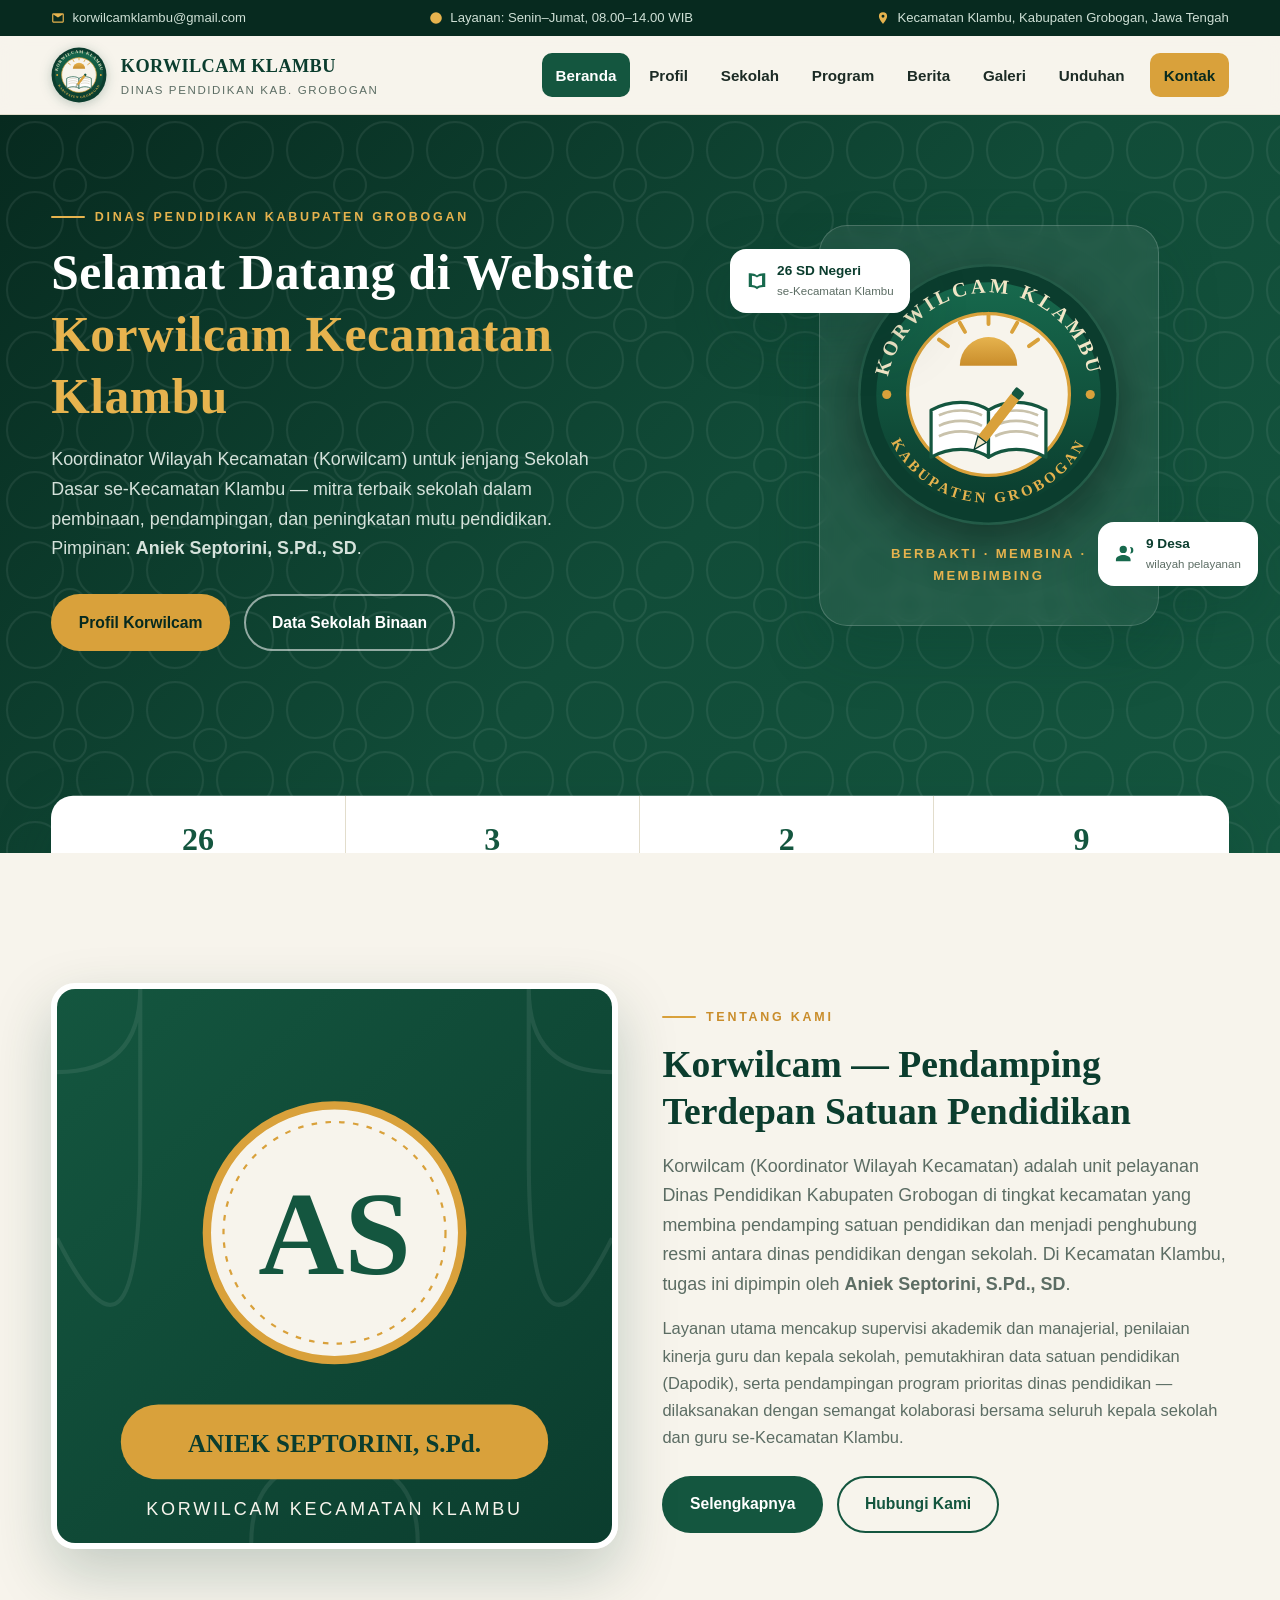
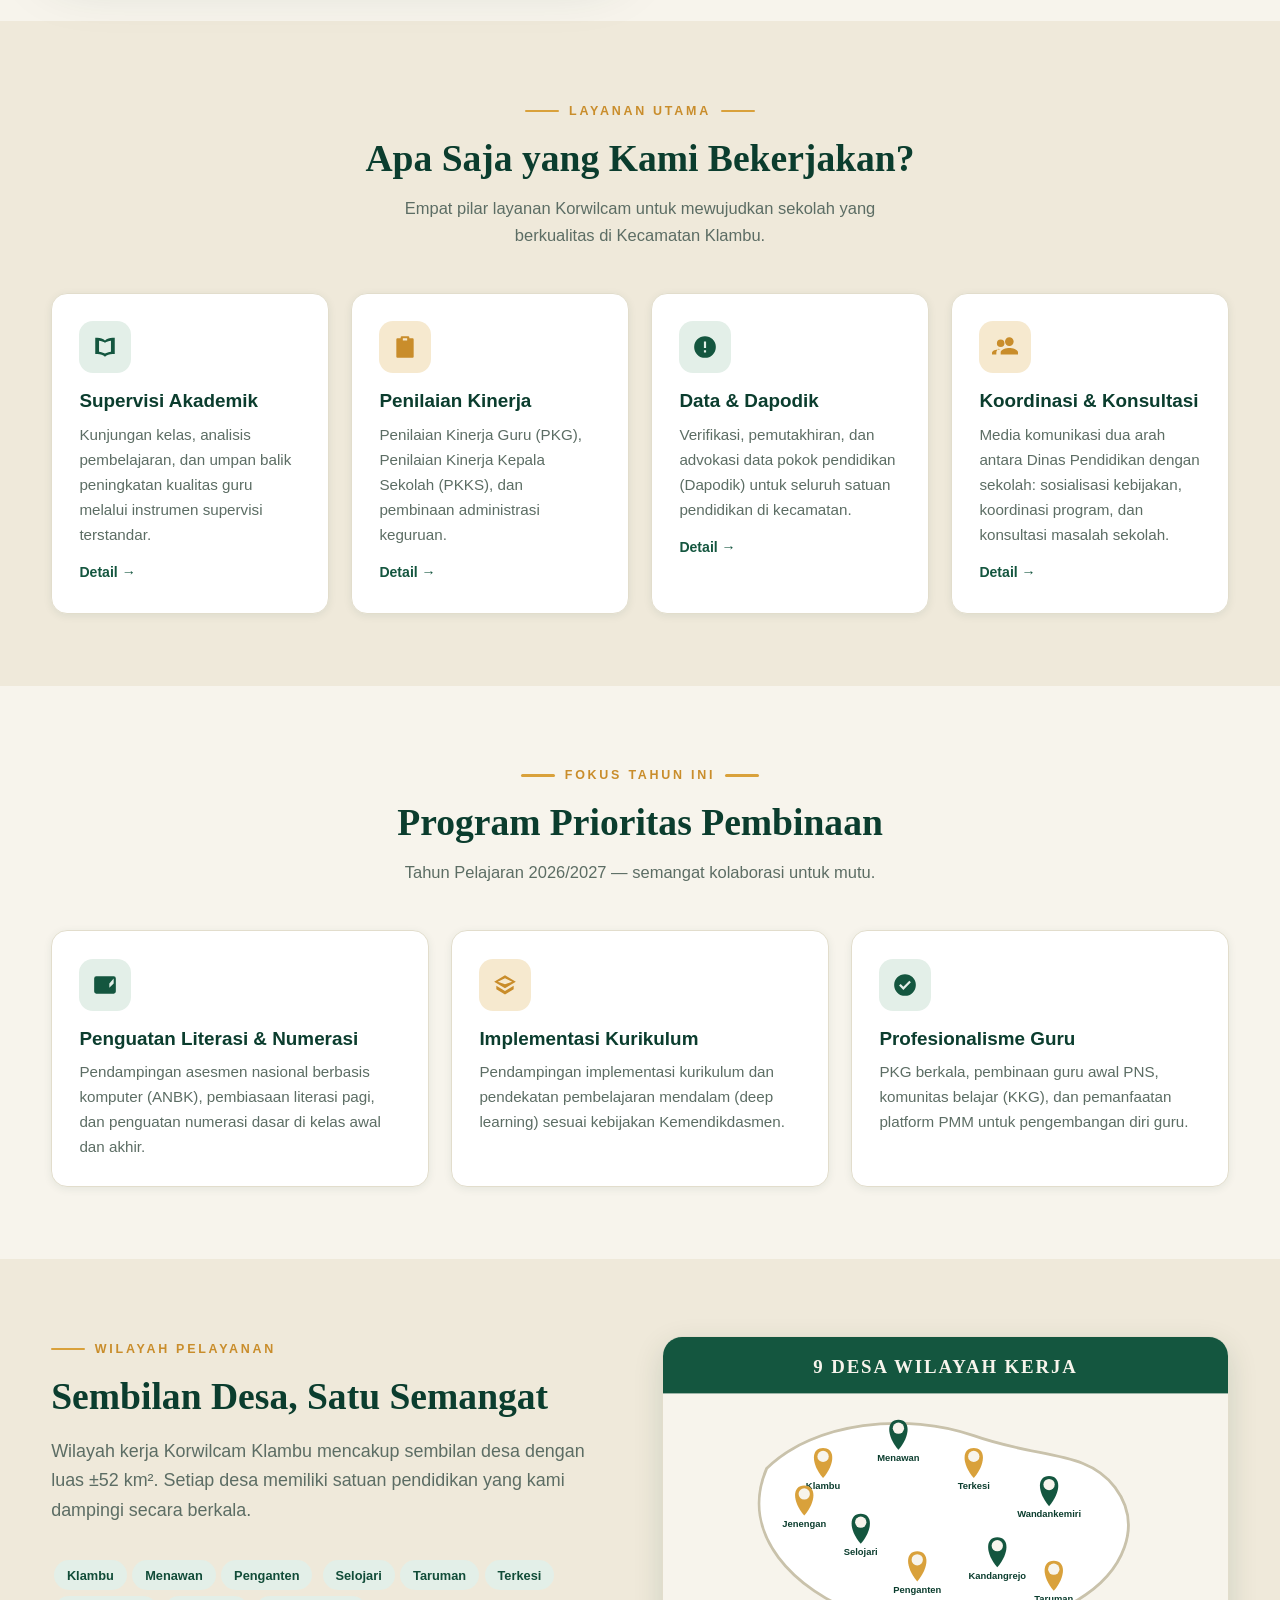
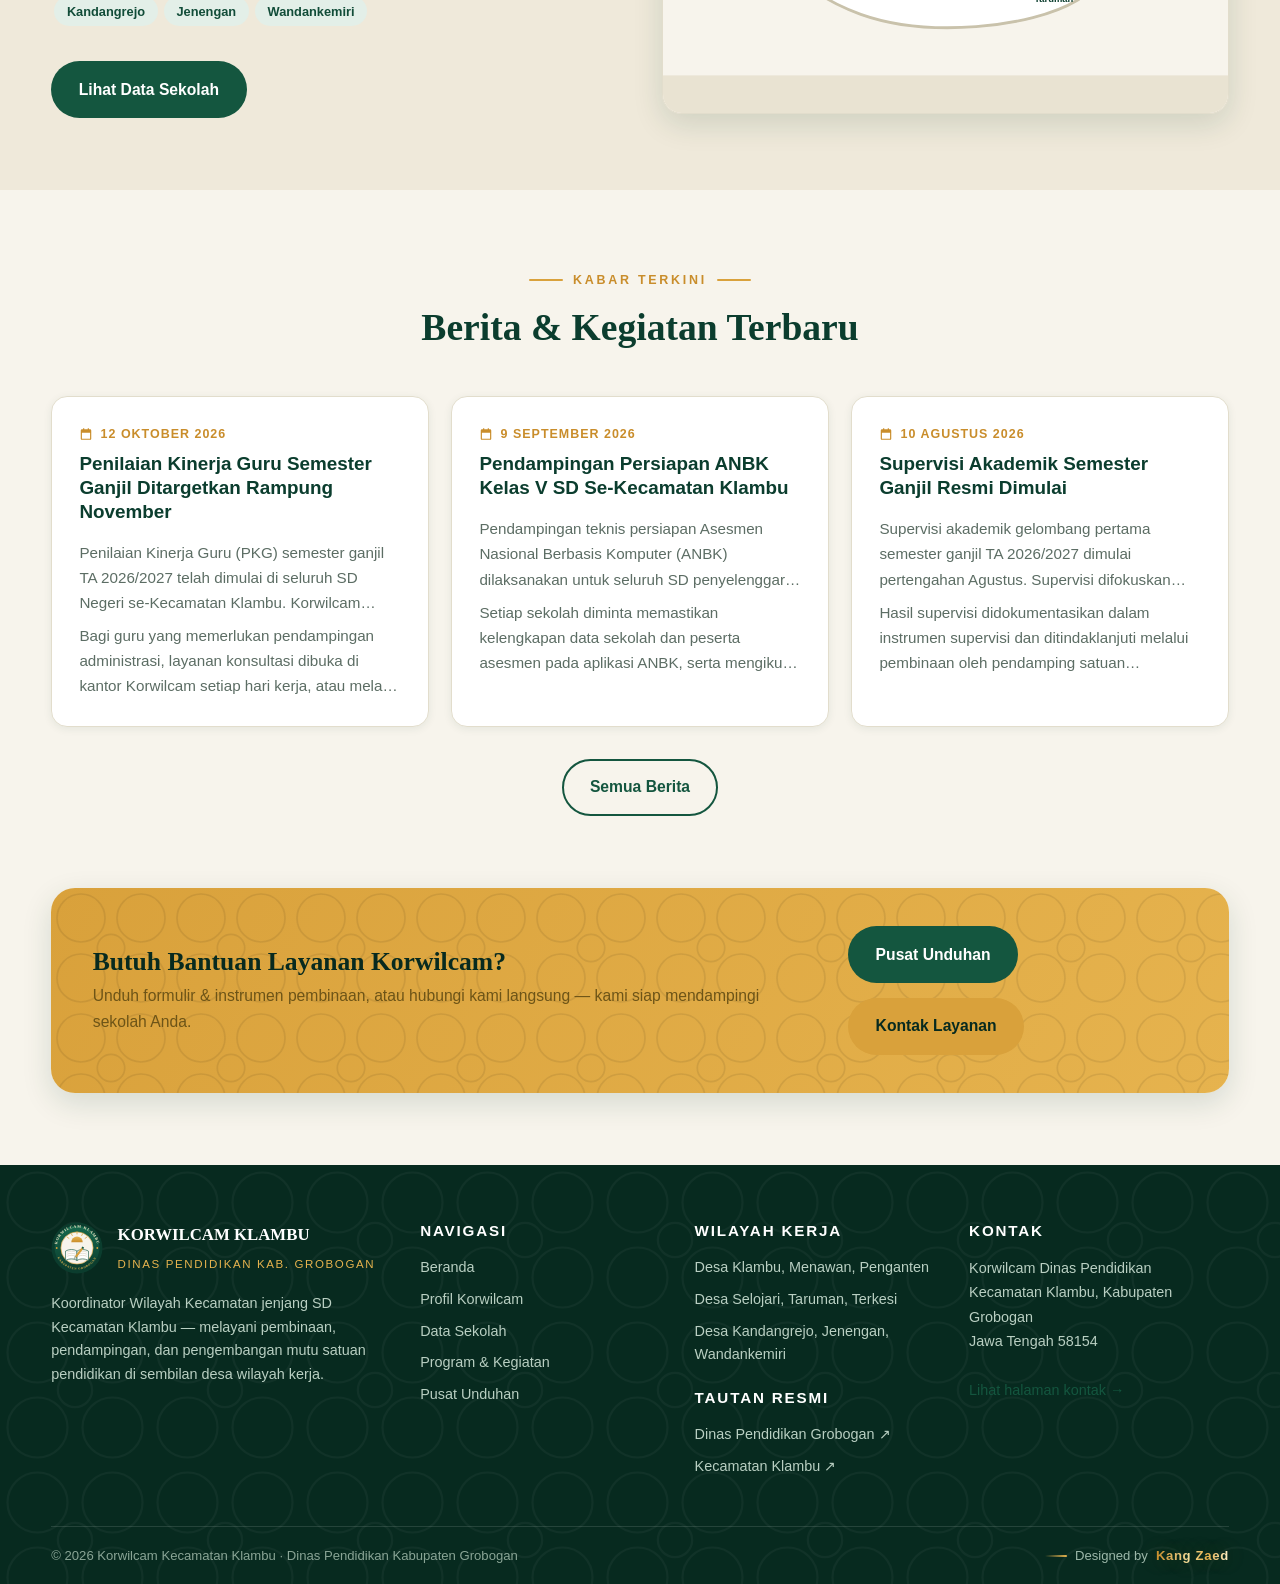
==== index.html @ aae09979 "Website Korwilcam Klambu — rilis awal (8 halaman + panel admin + kit publikasi)" ====
<!DOCTYPE html>
<html lang="id">
<head>
  <meta charset="UTF-8">
  <meta name="viewport" content="width=device-width, initial-scale=1.0">
  <title>Korwilcam Klambu — Koordinator Wilayah Kecamatan Dinas Pendidikan Kab. Grobogan</title>
  <meta name="description" content="Website resmi Korwilcam Kecamatan Klambu, Kabupaten Grobogan. Pimpinan: Aniek Septorini, S.Pd., SD. Berisi profil, data sekolah binaan, program, berita, galeri, unduhan, dan kontak layanan.">
  <link rel="icon" type="image/svg+xml" href="assets/img/favicon.svg">
  <link rel="stylesheet" href="css/style.css">
</head>
<body>

  <!-- Topbar -->
  <div class="topbar">
    <div class="container">
      <span>
        <svg viewBox="0 0 24 24"><path d="M4 4h16a2 2 0 0 1 2 2v12a2 2 0 0 1-2 2H4a2 2 0 0 1-2-2V6a2 2 0 0 1 2-2zm8 7L4 6v12h16V6l-8 5z"/></svg>
        <em data-cfg="kontak.email" style="font-style:normal">korwilcamklambu@gmail.com</em> <small class="cfg-note" data-for="kontak.email" style="opacity:.6">(contoh — sesuaikan)</small>
      </span>
      <span>
        <svg viewBox="0 0 24 24"><path d="M12 2a10 10 0 1 0 0 20 10 10 0 0 0 0-20zm1 5h-2v6l5 3 1-1.7-4-2.3V7z"/></svg>
        <em data-cfg="kontak.jamRingkas" style="font-style:normal">Layanan: Senin–Jumat, 08.00–14.00 WIB</em>
      </span>
      <span>
        <svg viewBox="0 0 24 24"><path d="M12 2a7 7 0 0 0-7 7c0 5.25 7 13 7 13s7-7.75 7-13a7 7 0 0 0-7-7zm0 9.5A2.5 2.5 0 1 1 14.5 9 2.5 2.5 0 0 1 12 11.5z"/></svg>
        <em data-cfg="kontak.lokasi" style="font-style:normal">Kecamatan Klambu, Kabupaten Grobogan, Jawa Tengah</em>
      </span>
    </div>
  </div>

  <!-- Header -->
  <header class="site-header">
    <div class="container header-inner">
      <a class="brand" href="index.html">
        <img src="assets/img/logo.svg" alt="Logo Korwilcam Klambu">
        <span class="brand-text">
          <strong>KORWILCAM KLAMBU</strong>
          <span>Dinas Pendidikan Kab. Grobogan</span>
        </span>
      </a>
      <button class="nav-toggle" aria-label="Buka menu" aria-expanded="false">
        <span></span><span></span><span></span>
      </button>
      <nav class="nav">
        <a href="index.html" class="active">Beranda</a>
        <a href="profil.html">Profil</a>
        <a href="sekolah.html">Sekolah</a>
        <a href="program.html">Program</a>
        <a href="berita.html">Berita</a>
        <a href="galeri.html">Galeri</a>
        <a href="unduhan.html">Unduhan</a>
        <a href="kontak.html" class="nav-cta">Kontak</a>
      </nav>
    </div>
  </header>

  <!-- Hero -->
  <section class="hero">
    <div class="container hero-inner">
      <div class="hero-copy">
        <span class="eyebrow">Dinas Pendidikan Kabupaten Grobogan</span>
        <h1>Selamat Datang di Website <em>Korwilcam Kecamatan Klambu</em></h1>
        <p class="lead">
          Koordinator Wilayah Kecamatan (Korwilcam) untuk jenjang Sekolah Dasar se-Kecamatan Klambu —
          mitra terbaik sekolah dalam pembinaan, pendampingan, dan peningkatan mutu pendidikan.
          Pimpinan: <strong data-cfg="pimpinan.nama">Aniek Septorini, S.Pd., SD</strong>.
        </p>
        <div class="hero-actions">
          <a href="profil.html" class="btn btn-gold">Profil Korwilcam</a>
          <a href="sekolah.html" class="btn btn-ghost">Data Sekolah Binaan</a>
        </div>
      </div>
      <div class="hero-media">
        <figure class="emblem-card">
          <img src="assets/img/logo.svg" alt="Lambang Korwilcam Klambu">
          <figcaption>Berbakti · Membina · Membimbing</figcaption>
        </figure>
        <div class="float-chip chip-1">
          <svg viewBox="0 0 24 24"><path d="M12 6c-1.8-1.6-4.2-2.5-7-2.5H3v15h2c2.8 0 5.2.9 7 2.5 1.8-1.6 4.2-2.5 7-2.5h2v-15h-2c-2.8 0-5.2.9-7 2.5zm0 2.1c1.5-1 3.4-1.7 5.5-1.9v10.1c-2.1.2-4 .8-5.5 1.7-1.5-.9-3.4-1.5-5.5-1.7V6.2c2.1.2 4 .9 5.5 1.9z"/></svg>
          <div>26 SD Negeri<small>se-Kecamatan Klambu</small></div>
        </div>
        <div class="float-chip chip-2">
          <svg viewBox="0 0 24 24"><path d="M9 11a4 4 0 1 0-4-4 4 4 0 0 0 4 4zm0 2c-3.3 0-8 1.7-8 5v2h16v-2c0-3.3-4.7-5-8-5zm7.5-1.5A3.5 3.5 0 0 0 20 8a3.5 3.5 0 0 0-3.6-3.5 6.3 6.3 0 0 1 0 7 3.5 3.5 0 0 0 .1 0z"/></svg>
          <div>9 Desa<small>wilayah pelayanan</small></div>
        </div>
      </div>
    </div>

    <!-- Statistik -->
    <div class="container">
      <div class="hero-stats">
        <div class="stat"><b>26</b><span>SD Negeri Binaan</span></div>
        <div class="stat"><b>3</b><span>MI / MIS (Referensi)</span></div>
        <div class="stat"><b>2</b><span>SMP Negeri</span></div>
        <div class="stat"><b>9</b><span>Desa Terlayani</span></div>
      </div>
    </div>
  </section>

  <!-- Tentang -->
  <section class="section" style="padding-top:130px">
    <div class="container">
      <div class="grid cols-2" style="align-items:center;gap:2.8rem">
        <div class="reveal">
          <div class="profile-photo">
            <img src="assets/img/avatar-pimpinan.svg" alt="Aniek Septorini, S.Pd., SD — Pimpinan Korwilcam Klambu">
          </div>
        </div>
        <div class="reveal d1">
          <span class="eyebrow">Tentang Kami</span>
          <h2>Korwilcam — Pendamping Terdepan Satuan Pendidikan</h2>
          <p class="lead mt-1">
            Korwilcam (Koordinator Wilayah Kecamatan) adalah unit pelayanan Dinas Pendidikan Kabupaten
            Grobogan di tingkat kecamatan yang membina pendamping satuan pendidikan dan menjadi penghubung
            resmi antara dinas pendidikan dengan sekolah. Di Kecamatan Klambu, tugas ini dipimpin oleh
            <strong>Aniek Septorini, S.Pd., SD</strong>.
          </p>
          <p class="mt-1" style="color:var(--muted)">
            Layanan utama mencakup supervisi akademik dan manajerial, penilaian kinerja guru dan kepala sekolah,
            pemutakhiran data satuan pendidikan (Dapodik), serta pendampingan program prioritas dinas pendidikan —
            dilaksanakan dengan semangat kolaborasi bersama seluruh kepala sekolah dan guru se-Kecamatan Klambu.
          </p>
          <div class="hero-actions" style="margin-top:1.5rem">
            <a href="profil.html" class="btn btn-primary">Selengkapnya</a>
            <a href="kontak.html" class="btn btn-outline">Hubungi Kami</a>
          </div>
        </div>
      </div>
    </div>
  </section>

  <!-- Layanan -->
  <section class="section alt">
    <div class="container">
      <div class="section-head reveal">
        <span class="eyebrow">Layanan Utama</span>
        <h2>Apa Saja yang Kami Bekerjakan?</h2>
        <p class="sub">Empat pilar layanan Korwilcam untuk mewujudkan sekolah yang berkualitas di Kecamatan Klambu.</p>
      </div>
      <div class="grid cols-4">
        <div class="card reveal">
          <div class="icon-badge"><svg viewBox="0 0 24 24"><path d="M12 6c-1.8-1.6-4.2-2.5-7-2.5H3v15h2c2.8 0 5.2.9 7 2.5 1.8-1.6 4.2-2.5 7-2.5h2v-15h-2c-2.8 0-5.2.9-7 2.5zm0 2.1c1.5-1 3.4-1.7 5.5-1.9v10.1c-2.1.2-4 .8-5.5 1.7-1.5-.9-3.4-1.5-5.5-1.7V6.2c2.1.2 4 .9 5.5 1.9z"/></svg></div>
          <h3>Supervisi Akademik</h3>
          <p>Kunjungan kelas, analisis pembelajaran, dan umpan balik peningkatan kualitas guru melalui instrumen supervisi terstandar.</p>
          <a class="more" href="program.html">Detail →</a>
        </div>
        <div class="card reveal d1">
          <div class="icon-badge gold"><svg viewBox="0 0 24 24"><path d="M9 2h6a1 1 0 0 1 1 1v1h3a1 1 0 0 1 1 1v16a1 1 0 0 1-1 1H5a1 1 0 0 1-1-1V5a1 1 0 0 1 1-1h3V3a1 1 0 0 1 1-1zm1 2v2h4V4h-4zm-1.2 8.3 1.4 1.4 3.6-3.6 1.4 1.4-5 5-2.8-2.8 1.4-1.4z"/></svg></div>
          <h3>Penilaian Kinerja</h3>
          <p>Penilaian Kinerja Guru (PKG), Penilaian Kinerja Kepala Sekolah (PKKS), dan pembinaan administrasi keguruan.</p>
          <a class="more" href="program.html">Detail →</a>
        </div>
        <div class="card reveal d2">
          <div class="icon-badge"><svg viewBox="0 0 24 24"><path d="M12 2a10 10 0 1 0 0 20 10 10 0 0 0 0-20zm1 15h-2v-2h2v2zm0-4h-2V7h2v6z"/></svg></div>
          <h3>Data &amp; Dapodik</h3>
          <p>Verifikasi, pemutakhiran, dan advokasi data pokok pendidikan (Dapodik) untuk seluruh satuan pendidikan di kecamatan.</p>
          <a class="more" href="program.html">Detail →</a>
        </div>
        <div class="card reveal d3">
          <div class="icon-badge gold"><svg viewBox="0 0 24 24"><path d="M16 11a4 4 0 1 0-4-4 4 4 0 0 0 4 4zm-8 1a3.5 3.5 0 1 0-3.5-3.5A3.5 3.5 0 0 0 8 12zm8 1c-2.7 0-8 1.3-8 4v2h16v-2c0-2.7-5.3-4-8-4zm-8 1.5c-.7-.1-1.3-.1-2-.1-2.3.1-6 1-6 3.1V19h4v-2c0-1.4.8-2.6 2-3.5z"/></svg></div>
          <h3>Koordinasi &amp; Konsultasi</h3>
          <p>Media komunikasi dua arah antara Dinas Pendidikan dengan sekolah: sosialisasi kebijakan, koordinasi program, dan konsultasi masalah sekolah.</p>
          <a class="more" href="kontak.html">Detail →</a>
        </div>
      </div>
    </div>
  </section>

  <!-- Program prioritas -->
  <section class="section">
    <div class="container">
      <div class="section-head reveal">
        <span class="eyebrow">Fokus Tahun Ini</span>
        <h2>Program Prioritas Pembinaan</h2>
        <p class="sub">Tahun Pelajaran 2026/2027 — semangat kolaborasi untuk mutu.</p>
      </div>
      <div class="grid cols-3">
        <div class="card reveal">
          <div class="icon-badge"><svg viewBox="0 0 24 24"><path d="M4 4h16a2 2 0 0 1 2 2v12a2 2 0 0 1-2 2H4a2 2 0 0 1-2-2V6a2 2 0 0 1 2-2zm2 4h5v2H6V8zm0 4h8v2H6v-2zm10 2.6 4-4V6l-4 4.6V14.6z"/></svg></div>
          <h3>Penguatan Literasi &amp; Numerasi</h3>
          <p>Pendampingan asesmen nasional berbasis komputer (ANBK), pembiasaan literasi pagi, dan penguatan numerasi dasar di kelas awal dan akhir.</p>
        </div>
        <div class="card reveal d1">
          <div class="icon-badge gold"><svg viewBox="0 0 24 24"><path d="M12 3 2 9l10 6 10-6-10-6zm0 8.2L5.4 9 12 5.8 18.6 9 12 11.2zM4 12.8l8 4.8 8-4.8V16l-8 4.8L4 16v-3.2z"/></svg></div>
          <h3>Implementasi Kurikulum</h3>
          <p>Pendampingan implementasi kurikulum dan pendekatan pembelajaran mendalam (deep learning) sesuai kebijakan Kemendikdasmen.</p>
        </div>
        <div class="card reveal d2">
          <div class="icon-badge"><svg viewBox="0 0 24 24"><path d="M12 2a10 10 0 1 0 10 10A10 10 0 0 0 12 2zm-1.5 14.5-4-4L8 11l2.5 2.5L16 8l1.4 1.4-6.9 7.1z"/></svg></div>
          <h3>Profesionalisme Guru</h3>
          <p>PKG berkala, pembinaan guru awal PNS, komunitas belajar (KKG), dan pemanfaatan platform PMM untuk pengembangan diri guru.</p>
        </div>
      </div>
    </div>
  </section>

  <!-- Wilayah kerja -->
  <section class="section alt">
    <div class="container">
      <div class="grid cols-2" style="align-items:center;gap:2.8rem">
        <div class="reveal">
          <span class="eyebrow">Wilayah Pelayanan</span>
          <h2>Sembilan Desa, Satu Semangat</h2>
          <p class="lead mt-1">
            Wilayah kerja Korwilcam Klambu mencakup sembilan desa dengan luas ±52 km².
            Setiap desa memiliki satuan pendidikan yang kami dampingi secara berkala.
          </p>
          <div class="mt-2">
            <span class="chip">Klambu</span><span class="chip">Menawan</span><span class="chip">Penganten</span>
            <span class="chip">Selojari</span><span class="chip">Taruman</span><span class="chip">Terkesi</span>
            <span class="chip">Kandangrejo</span><span class="chip">Jenengan</span><span class="chip">Wandankemiri</span>
          </div>
          <a href="sekolah.html" class="btn btn-primary mt-2">Lihat Data Sekolah</a>
        </div>
        <div class="reveal d1">
          <img src="assets/gallery/scene-wilayah.svg" alt="Ilustrasi sembilan desa wilayah kerja Korwilcam Klambu"
               style="border-radius:20px;box-shadow:var(--shadow-md);border:1px solid var(--line)">
        </div>
      </div>
    </div>
  </section>

  <!-- Berita terbaru -->
  <section class="section">
    <div class="container">
      <div class="section-head reveal">
        <span class="eyebrow">Kabar Terkini</span>
        <h2>Berita &amp; Kegiatan Terbaru</h2>
      </div>
      <div class="grid cols-3" id="berita-preview">
        <article class="card news-card reveal">
          <span class="news-date">
            <svg viewBox="0 0 24 24"><path d="M7 2v2H5a2 2 0 0 0-2 2v14a2 2 0 0 0 2 2h14a2 2 0 0 0 2-2V6a2 2 0 0 0-2-2h-2V2h-2v2H9V2H7zM5 10h14v10H5V10z"/></svg>
            21 Juli 2026
          </span>
          <h3>Rapat Koordinasi Awal Tahun Pelajaran 2026/2027</h3>
          <p>Korwilcam Klambu memimpin rapat koordinasi kepala sekolah SD se-kecamatan membahas persiapan tahun pelajaran baru, verifikasi data awal, dan penjadwalan supervisi semester ganjil.</p>
          <a class="more" href="berita.html">Baca Selengkapnya →</a>
        </article>
        <article class="card news-card reveal d1">
          <span class="news-date">
            <svg viewBox="0 0 24 24"><path d="M7 2v2H5a2 2 0 0 0-2 2v14a2 2 0 0 0 2 2h14a2 2 0 0 0 2-2V6a2 2 0 0 0-2-2h-2V2h-2v2H9V2H7zM5 10h14v10H5V10z"/></svg>
            9 September 2026
          </span>
          <h3>Pendampingan Persiapan ANBK Kelas V SD</h3>
          <p>Pendampingan teknis persiapan ANBK untuk seluruh SD penyelenggara: kesiapan sarana, literasi digital, dan simulasi asesmen di masing-masing sekolah.</p>
          <a class="more" href="berita.html">Baca Selengkapnya →</a>
        </article>
        <article class="card news-card reveal d2">
          <span class="news-date">
            <svg viewBox="0 0 24 24"><path d="M7 2v2H5a2 2 0 0 0-2 2v14a2 2 0 0 0 2 2h14a2 2 0 0 0 2-2V6a2 2 0 0 0-2-2h-2V2h-2v2H9V2H7zM5 10h14v10H5V10z"/></svg>
            12 Oktober 2026
          </span>
          <h3>Penilaian Kinerja Guru Semester Ganjil Dimulai</h3>
          <p>PKG semester ganjil TA 2026/2027 ditargetkan rampung pada akhir November. Guru disiapkan dengan dokumen kinerja dan portofolio terbaru.</p>
          <a class="more" href="berita.html">Baca Selengkapnya →</a>
        </article>
      </div>
      <div class="center mt-2 reveal">
        <a href="berita.html" class="btn btn-outline">Semua Berita</a>
      </div>
    </div>
  </section>

  <!-- CTA -->
  <section class="section" style="padding-top:0">
    <div class="container">
      <div class="cta-band reveal">
        <div>
          <h2>Butuh Bantuan Layanan Korwilcam?</h2>
          <p>Unduh formulir &amp; instrumen pembinaan, atau hubungi kami langsung — kami siap mendampingi sekolah Anda.</p>
        </div>
        <div style="display:flex;gap:.9rem;flex-wrap:wrap">
          <a href="unduhan.html" class="btn btn-primary">Pusat Unduhan</a>
          <a href="kontak.html" class="btn btn-gold">Kontak Layanan</a>
        </div>
      </div>
    </div>
  </section>

  <!-- Footer -->
  <footer class="footer">
    <div class="container">
      <div class="footer-grid">
        <div>
          <div class="f-brand">
            <img src="assets/img/logo.svg" alt="Logo Korwilcam Klambu">
            <div>
              <strong>KORWILCAM KLAMBU</strong>
              <span>Dinas Pendidikan Kab. Grobogan</span>
            </div>
          </div>
          <p>
            Koordinator Wilayah Kecamatan jenjang SD Kecamatan Klambu — melayani pembinaan,
            pendampingan, dan pengembangan mutu satuan pendidikan di sembilan desa wilayah kerja.
          </p>
        </div>
        <div>
          <h4>Navigasi</h4>
          <ul>
            <li><a href="index.html">Beranda</a></li>
            <li><a href="profil.html">Profil Korwilcam</a></li>
            <li><a href="sekolah.html">Data Sekolah</a></li>
            <li><a href="program.html">Program &amp; Kegiatan</a></li>
            <li><a href="unduhan.html">Pusat Unduhan</a></li>
          </ul>
        </div>
        <div>
          <h4>Wilayah Kerja</h4>
          <ul>
            <li><a href="sekolah.html">Desa Klambu, Menawan, Penganten</a></li>
            <li><a href="sekolah.html">Desa Selojari, Taruman, Terkesi</a></li>
            <li><a href="sekolah.html">Desa Kandangrejo, Jenengan, Wandankemiri</a></li>
          </ul>
          <h4 style="margin-top:1.3rem">Tautan Resmi</h4>
          <ul>
            <li><a href="https://disdik.grobogan.go.id" target="_blank" rel="noopener">Dinas Pendidikan Grobogan ↗</a></li>
            <li><a href="https://klambu.kec.grobogan.go.id" target="_blank" rel="noopener">Kecamatan Klambu ↗</a></li>
          </ul>
        </div>
        <div>
          <h4>Kontak</h4>
          <address data-cfg-html="alamatFooterHtml">Korwilcam Dinas Pendidikan<br>Kecamatan Klambu, Kabupaten Grobogan<br>Jawa Tengah 58154<br><br><a href="kontak.html">Lihat halaman kontak →</a></address>
        </div>
      </div>
      <div class="foot-bottom">
        <span>© <span data-year>2026</span> Korwilcam Kecamatan Klambu · Dinas Pendidikan Kabupaten Grobogan</span>
        <span class="credit">Designed by <b>Kang Zaed</b></span>
      </div>
    </div>
  </footer>

  <button class="to-top" aria-label="Kembali ke atas">
    <svg viewBox="0 0 24 24"><path d="M12 4l8 8h-6v8h-4v-8H4l8-8z"/></svg>
  </button>

  <script src="js/site-config.js"></script>
  <script src="js/main.js"></script>
</body>
</html>
---- css/style.css ----
/* ============================================================
   KORWILCAM KLAMBU — Dinas Pendidikan Kabupaten Grobogan
   Stylesheet utama (tanpa dependensi eksternal)
   ============================================================ */

:root{
  --green-950:#072a1f;
  --green-900:#0b3d2e;
  --green-800:#114c38;
  --green-700:#14563f;
  --green-600:#17694d;
  --green-500:#1e7d59;
  --green-100:#e3efe8;
  --gold-600:#c98d2b;
  --gold-500:#d9a13b;
  --gold-400:#e6b34e;
  --gold-100:#f6e9cf;
  --cream:#f7f4ec;
  --cream-2:#efe9da;
  --ink:#1c2b25;
  --muted:#5c6d64;
  --line:#e2ddcc;
  --card:#ffffff;
  --radius:16px;
  --shadow-sm:0 2px 8px rgba(11,61,46,.08);
  --shadow-md:0 10px 30px rgba(11,61,46,.14);
  --shadow-lg:0 24px 60px rgba(11,61,46,.22);
  --font-sans:"Segoe UI","Helvetica Neue",Arial,"Noto Sans",sans-serif;
  --font-serif:Georgia,"Times New Roman",serif;
  --kawung:url("data:image/svg+xml,%3Csvg xmlns='http://www.w3.org/2000/svg' width='140' height='140' viewBox='0 0 140 140'%3E%3Cg fill='none' stroke='%23ffffff' stroke-opacity='.08' stroke-width='2'%3E%3Ccircle cx='35' cy='35' r='28'/%3E%3Ccircle cx='105' cy='105' r='28'/%3E%3Ccircle cx='105' cy='35' r='28'/%3E%3Ccircle cx='35' cy='105' r='28'/%3E%3Ccircle cx='70' cy='70' r='16'/%3E%3C/g%3E%3C/svg%3E");
}

*{margin:0;padding:0;box-sizing:border-box}
html{scroll-behavior:smooth}
body{
  font-family:var(--font-sans);
  color:var(--ink);
  background:var(--cream);
  line-height:1.65;
  font-size:16.5px;
  -webkit-font-smoothing:antialiased;
}
img{max-width:100%;display:block}
a{color:var(--green-700);text-decoration:none}
a:hover{color:var(--green-600)}
ul{list-style:none}

.container{width:min(1180px,92%);margin-inline:auto}
.section{padding:72px 0}
.section.alt{background:var(--cream-2)}

/* ---------- Typografi ---------- */
h1,h2,h3,h4{line-height:1.25;color:var(--green-900);font-weight:800}
h1{font-family:var(--font-serif);font-size:clamp(2rem,4.2vw,3.1rem);letter-spacing:.5px}
h2{font-family:var(--font-serif);font-size:clamp(1.7rem,3vw,2.35rem)}
h3{font-size:1.18rem}
p.lead{font-size:1.12rem;color:var(--muted);max-width:64ch}
.eyebrow{
  display:inline-flex;align-items:center;gap:.6rem;
  font-size:.78rem;font-weight:800;letter-spacing:.22em;text-transform:uppercase;
  color:var(--gold-600);margin-bottom:.9rem;
}
.eyebrow::before{content:"";width:34px;height:2.5px;background:var(--gold-500);border-radius:2px}
.section-head{text-align:center;margin-bottom:44px}
.section-head .eyebrow{justify-content:center}
.section-head .eyebrow::after{content:"";width:34px;height:2.5px;background:var(--gold-500);border-radius:2px}
.section-head .sub{color:var(--muted);max-width:60ch;margin:12px auto 0}

/* ---------- Tombol ---------- */
.btn{
  display:inline-flex;align-items:center;justify-content:center;gap:.55rem;
  padding:.85rem 1.6rem;border-radius:999px;font-weight:700;font-size:.98rem;
  border:2px solid transparent;cursor:pointer;transition:.22s ease;
  font-family:var(--font-sans);
}
.btn-primary{background:var(--green-700);color:#fff}
.btn-primary:hover{background:var(--green-600);color:#fff;transform:translateY(-2px);box-shadow:var(--shadow-md)}
.btn-gold{background:var(--gold-500);color:var(--green-950)}
.btn-gold:hover{background:var(--gold-400);color:var(--green-950);transform:translateY(-2px);box-shadow:var(--shadow-md)}
.btn-ghost{border-color:rgba(255,255,255,.55);color:#fff}
.btn-ghost:hover{background:rgba(255,255,255,.12);color:#fff;border-color:#fff}
.btn-outline{border-color:var(--green-700);color:var(--green-700);background:transparent}
.btn-outline:hover{background:var(--green-700);color:#fff}
.btn-sm{padding:.5rem 1.1rem;font-size:.86rem}

/* ---------- Topbar & Header ---------- */
.topbar{background:var(--green-950);color:#cfe0d6;font-size:.82rem;padding:.45rem 0}
.topbar .container{display:flex;justify-content:space-between;gap:1rem;flex-wrap:wrap}
.topbar span{display:inline-flex;align-items:center;gap:.45rem}
.topbar svg{width:14px;height:14px;fill:var(--gold-400);flex:none}
.topbar a{color:#fff;font-weight:600}

.site-header{
  position:sticky;top:0;z-index:60;background:rgba(247,244,236,.92);
  backdrop-filter:blur(10px);border-bottom:1px solid var(--line);transition:.25s;
}
.site-header.scrolled{box-shadow:var(--shadow-sm);background:rgba(247,244,236,.98)}
.header-inner{display:flex;align-items:center;justify-content:space-between;gap:1.2rem;padding:.7rem 0}
.brand{display:flex;align-items:center;gap:.85rem;min-width:0}
.brand img{width:56px;height:56px;flex:none;filter:drop-shadow(0 2px 6px rgba(11,61,46,.25))}
.brand-text{min-width:0}
.brand-text strong{display:block;font-family:var(--font-serif);font-size:1.14rem;color:var(--green-900);letter-spacing:.4px;white-space:nowrap}
.brand-text span{display:block;font-size:.72rem;color:var(--muted);letter-spacing:.14em;text-transform:uppercase;white-space:nowrap;overflow:hidden;text-overflow:ellipsis}

.nav{display:flex;align-items:center;gap:.35rem}
.nav a{padding:.6rem .85rem;border-radius:10px;font-weight:600;font-size:.95rem;color:var(--ink)}
.nav a:hover{background:var(--green-100);color:var(--green-800)}
.nav a.active{background:var(--green-700);color:#fff}
.nav a.nav-cta{background:var(--gold-500);color:var(--green-950);margin-left:.4rem}
.nav a.nav-cta:hover{background:var(--gold-400)}

.nav-toggle{display:none;background:none;border:0;cursor:pointer;padding:.5rem}
.nav-toggle span{display:block;width:26px;height:3px;background:var(--green-900);border-radius:2px;margin:5px 0;transition:.25s}
.nav-toggle.open span:nth-child(1){transform:translateY(8px) rotate(45deg)}
.nav-toggle.open span:nth-child(2){opacity:0}
.nav-toggle.open span:nth-child(3){transform:translateY(-8px) rotate(-45deg)}

/* ---------- Hero beranda ---------- */
.hero{
  position:relative;color:#fff;overflow:hidden;
  background:linear-gradient(135deg,var(--green-950) 0%,var(--green-800) 55%,var(--green-700) 100%);
}
.hero::before{
  content:"";position:absolute;inset:0;background:var(--kawung);
  background-size:140px;opacity:.9;pointer-events:none;
}
.hero-inner{
  position:relative;display:grid;grid-template-columns:1.15fr .85fr;
  gap:3rem;align-items:center;padding:84px 0 96px;
}
.hero .eyebrow{color:var(--gold-400)}
.hero .eyebrow::before{background:var(--gold-400)}
.hero h1{color:#fff;margin-bottom:1.1rem}
.hero h1 em{font-style:normal;color:var(--gold-400)}
.hero p.lead{color:#d5e2db;max-width:56ch}
.hero-actions{display:flex;gap:.9rem;flex-wrap:wrap;margin-top:1.9rem}

.hero-media{position:relative;display:flex;justify-content:center}
.emblem-card{
  background:rgba(255,255,255,.07);border:1px solid rgba(255,255,255,.18);
  border-radius:28px;padding:2.4rem;backdrop-filter:blur(6px);
  box-shadow:var(--shadow-lg);max-width:340px;width:100%;
}
.emblem-card img{width:100%;border-radius:50%;box-shadow:0 18px 50px rgba(0,0,0,.4)}
.emblem-card figcaption{text-align:center;margin-top:1.1rem;font-size:.82rem;letter-spacing:.18em;text-transform:uppercase;color:var(--gold-400);font-weight:700}

.float-chip{
  position:absolute;background:#fff;color:var(--green-900);border-radius:16px;
  padding:.7rem 1.05rem;font-size:.85rem;font-weight:700;box-shadow:var(--shadow-lg);
  display:flex;align-items:center;gap:.55rem;animation:floaty 5.5s ease-in-out infinite;
}
.float-chip svg{width:22px;height:22px;fill:var(--green-600);flex:none}
.float-chip small{display:block;font-weight:500;color:var(--muted);font-size:.72rem}
.chip-1{top:6%;left:-4%}
.chip-2{bottom:10%;right:-6%;animation-delay:1.4s}
.chip-3{top:46%;left:-10%;animation-delay:.7s}
@keyframes floaty{0%,100%{transform:translateY(0)}50%{transform:translateY(-12px)}}

.hero-stats{
  position:relative;display:grid;grid-template-columns:repeat(4,1fr);
  background:#fff;border-radius:22px;box-shadow:var(--shadow-lg);
  transform:translateY(50%);margin-top:-8px;overflow:hidden;
}
.hero-stats .stat{padding:1.6rem 1rem;text-align:center;border-right:1px solid var(--line)}
.hero-stats .stat:last-child{border-right:0}
.stat b{display:block;font-family:var(--font-serif);font-size:2rem;color:var(--green-700);line-height:1.1}
.stat span{font-size:.8rem;color:var(--muted);font-weight:600;letter-spacing:.04em}

/* ---------- Kartu & grid ---------- */
.grid{display:grid;gap:1.4rem}
.cols-2{grid-template-columns:repeat(2,1fr)}
.cols-3{grid-template-columns:repeat(3,1fr)}
.cols-4{grid-template-columns:repeat(4,1fr)}

.card{
  background:var(--card);border-radius:var(--radius);padding:1.7rem;
  box-shadow:var(--shadow-sm);border:1px solid var(--line);
  transition:.25s ease;position:relative;overflow:hidden;
}
.card::before{content:"";position:absolute;top:0;left:0;right:0;height:3px;background:linear-gradient(90deg,var(--gold-500),transparent);transform:scaleX(0);transform-origin:left;transition:.3s}
.card:hover{transform:translateY(-5px);box-shadow:var(--shadow-md)}
.card:hover::before{transform:scaleX(1)}
.card h3{margin-bottom:.55rem}
.card p{color:var(--muted);font-size:.95rem}
.card .more{display:inline-flex;align-items:center;gap:.4rem;margin-top:.9rem;font-weight:700;font-size:.88rem;color:var(--green-700)}
.card .more:hover{color:var(--gold-600)}

.icon-badge{
  width:52px;height:52px;border-radius:14px;display:grid;place-items:center;
  background:var(--green-100);margin-bottom:1rem;
}
.icon-badge svg{width:26px;height:26px;fill:var(--green-700)}
.icon-badge.gold{background:var(--gold-100)}
.icon-badge.gold svg{fill:var(--gold-600)}

.chip{
  display:inline-block;background:var(--green-100);color:var(--green-800);
  border-radius:999px;padding:.28rem .8rem;font-size:.8rem;font-weight:700;margin:.18rem;
}
.chip.gold{background:var(--gold-100);color:var(--gold-600)}

/* ---------- Banner halaman dalam ---------- */
.banner{
  position:relative;color:#fff;overflow:hidden;
  background:linear-gradient(120deg,var(--green-950),var(--green-800) 60%,var(--green-700));
}
.banner::before{content:"";position:absolute;inset:0;background:var(--kawung);background-size:140px}
.banner-inner{position:relative;padding:58px 0 54px}
.banner h1{color:#fff;font-size:clamp(1.9rem,3.6vw,2.7rem);margin-top:.4rem}
.banner p{color:#d5e2db;margin-top:.6rem;max-width:60ch}
.breadcrumb{display:flex;flex-wrap:wrap;gap:.45rem;font-size:.82rem;color:#b9cfc2;letter-spacing:.06em}
.breadcrumb a{color:var(--gold-400);font-weight:600}
.breadcrumb a:hover{color:#fff}

/* ---------- Profil ---------- */
.profile-grid{display:grid;grid-template-columns:340px 1fr;gap:2.6rem;align-items:start}
.profile-photo{
  border-radius:24px;overflow:hidden;box-shadow:var(--shadow-lg);
  border:6px solid #fff;position:sticky;top:100px;
}
.profile-info h2{margin-bottom:.4rem}
.profile-role{color:var(--gold-600);font-weight:800;letter-spacing:.14em;text-transform:uppercase;font-size:.8rem;margin-bottom:1.2rem}
.profile-meta{margin-top:1.4rem;background:#fff;border:1px solid var(--line);border-radius:var(--radius);padding:1.2rem 1.4rem;box-shadow:var(--shadow-sm)}
.profile-meta dl{display:grid;grid-template-columns:auto 1fr;gap:.45rem 1.4rem;font-size:.94rem}
.profile-meta dt{font-weight:700;color:var(--green-800)}
.profile-meta dd{color:var(--muted)}

.vision-box{
  background:linear-gradient(120deg,var(--green-900),var(--green-700));
  color:#fff;border-radius:20px;padding:2rem 2.2rem;position:relative;overflow:hidden;
}
.vision-box::before{content:"";position:absolute;inset:0;background:var(--kawung);background-size:120px}
.vision-box h3{color:var(--gold-400);font-family:var(--font-serif);font-size:1.3rem;margin-bottom:.5rem;position:relative}
.vision-box p{position:relative;color:#e6efe9;font-size:1.05rem;font-style:italic}

.mission-list li{display:flex;gap:.9rem;padding:.65rem 0;border-bottom:1px dashed var(--line);color:var(--ink)}
.mission-list li:last-child{border-bottom:0}
.mission-list .num{
  flex:none;width:30px;height:30px;border-radius:50%;background:var(--gold-500);
  color:var(--green-950);font-weight:800;display:grid;place-items:center;font-size:.85rem;
}

.org-flow{display:flex;flex-direction:column;align-items:center;gap:0;margin-top:1.5rem}
.org-node{
  background:#fff;border:2px solid var(--green-700);border-radius:14px;
  padding:.9rem 1.6rem;text-align:center;box-shadow:var(--shadow-sm);max-width:520px;width:100%;
}
.org-node strong{color:var(--green-900);display:block}
.org-node span{font-size:.82rem;color:var(--muted)}
.org-node.top{background:var(--green-700);border-color:var(--green-800)}
.org-node.top strong{color:#fff}
.org-node.top span{color:#cfe0d6}
.org-line{width:2.5px;height:34px;background:var(--gold-500)}
.org-row{display:grid;grid-template-columns:repeat(3,1fr);gap:1rem;width:100%;max-width:880px}

/* ---------- Tabel ---------- */
.table-wrap{overflow-x:auto;background:#fff;border:1px solid var(--line);border-radius:var(--radius);box-shadow:var(--shadow-sm)}
table.data-table{width:100%;border-collapse:collapse;font-size:.93rem;min-width:640px}
table.data-table th{
  background:var(--green-700);color:#fff;text-align:left;padding:.85rem 1rem;
  font-size:.8rem;letter-spacing:.08em;text-transform:uppercase;white-space:nowrap;
}
table.data-table td{padding:.8rem 1rem;border-top:1px solid var(--line);vertical-align:top}
table.data-table tbody tr:hover{background:var(--green-100)}
table.data-table .npsn{font-variant-numeric:tabular-nums;font-weight:700;color:var(--gold-600);white-space:nowrap}
.badge-binaan{display:inline-block;background:var(--gold-500);color:var(--green-950);border-radius:999px;font-size:.7rem;font-weight:800;padding:.14rem .6rem;letter-spacing:.06em;vertical-align:middle}
.badge-info{display:inline-block;background:var(--green-100);color:var(--green-800);border-radius:999px;font-size:.7rem;font-weight:800;padding:.14rem .6rem;letter-spacing:.06em;vertical-align:middle}

/* ---------- Filter sekolah ---------- */
.filters{
  display:grid;grid-template-columns:1.6fr 1fr 1fr auto;gap:.8rem;align-items:end;
  background:#fff;border:1px solid var(--line);border-radius:var(--radius);
  padding:1.1rem;box-shadow:var(--shadow-sm);margin-bottom:1.4rem;
}
.field label{display:block;font-size:.78rem;font-weight:700;letter-spacing:.06em;text-transform:uppercase;color:var(--muted);margin-bottom:.35rem}
.input,.select{
  width:100%;padding:.7rem .9rem;border:1.5px solid var(--line);border-radius:11px;
  font-family:var(--font-sans);font-size:.95rem;background:#fff;color:var(--ink);
  transition:.2s;
}
.input:focus,.select:focus{outline:none;border-color:var(--green-600);box-shadow:0 0 0 3px rgba(30,125,89,.15)}
.filter-count{font-size:.85rem;color:var(--muted);padding:.6rem 0;text-align:right}

/* ---------- Timeline / kalender ---------- */
.timeline{position:relative;margin-top:1rem}
.timeline::before{content:"";position:absolute;left:22px;top:8px;bottom:8px;width:2.5px;background:var(--gold-500);border-radius:2px}
.t-item{position:relative;padding:0 0 1.8rem 66px}
.t-item:last-child{padding-bottom:0}
.t-item::before{
  content:"";position:absolute;left:13px;top:6px;width:21px;height:21px;border-radius:50%;
  background:#fff;border:4px solid var(--green-700);box-shadow:0 0 0 3px var(--cream);
}
.t-date{font-size:.78rem;font-weight:800;letter-spacing:.1em;text-transform:uppercase;color:var(--gold-600)}
.t-item h3{font-size:1.05rem;margin:.25rem 0 .3rem}
.t-item p{color:var(--muted);font-size:.94rem;max-width:70ch}

/* ---------- Berita ---------- */
.news-card{display:flex;flex-direction:column;gap:.5rem}
.news-date{
  display:inline-flex;align-items:center;gap:.45rem;font-size:.78rem;font-weight:700;
  letter-spacing:.08em;text-transform:uppercase;color:var(--gold-600);
}
.news-date svg{width:14px;height:14px;fill:var(--gold-600)}
.news-card p{display:-webkit-box;-webkit-line-clamp:3;-webkit-box-orient:vertical;overflow:hidden}
.notice{
  display:flex;gap:.9rem;align-items:flex-start;background:#fff;border:1px solid var(--line);
  border-left:4px solid var(--gold-500);border-radius:12px;padding:1rem 1.2rem;margin-bottom:.9rem;
  box-shadow:var(--shadow-sm);
}
.notice svg{width:20px;height:20px;fill:var(--gold-600);flex:none;margin-top:.15rem}
.notice h4{font-size:.98rem;margin-bottom:.15rem}
.notice p{font-size:.86rem;color:var(--muted)}

/* ---------- Galeri ---------- */
.gallery-grid{display:grid;grid-template-columns:repeat(3,1fr);gap:1.3rem}
.g-item{
  border-radius:var(--radius);overflow:hidden;cursor:zoom-in;background:#fff;
  border:1px solid var(--line);box-shadow:var(--shadow-sm);transition:.25s;
}
.g-item:hover{transform:translateY(-5px);box-shadow:var(--shadow-md)}
.g-item img{aspect-ratio:3/2;object-fit:cover;width:100%}
.g-item figcaption{padding:.85rem 1.1rem;font-size:.9rem;font-weight:600;color:var(--green-900)}
.g-item figcaption small{display:block;font-weight:500;color:var(--muted)}

.lightbox{
  position:fixed;inset:0;z-index:100;background:rgba(7,42,31,.92);
  display:none;align-items:center;justify-content:center;padding:3rem;
}
.lightbox.show{display:flex}
.lightbox img{max-width:min(1000px,92vw);max-height:82vh;border-radius:18px;box-shadow:var(--shadow-lg)}
.lightbox figcaption{position:absolute;bottom:2rem;left:0;right:0;text-align:center;color:#fff;font-weight:600}
.lightbox-close{
  position:absolute;top:1.2rem;right:1.6rem;background:none;border:0;color:#fff;
  font-size:2.4rem;cursor:pointer;line-height:1;
}

/* ---------- Kontak ---------- */
.contact-grid{display:grid;grid-template-columns:1fr 1.1fr;gap:2rem;align-items:start}
.info-card{display:flex;gap:1rem;align-items:flex-start;background:#fff;border:1px solid var(--line);border-radius:var(--radius);padding:1.3rem 1.4rem;box-shadow:var(--shadow-sm)}
.info-card + .info-card{margin-top:1rem}
.info-card .icon-badge{margin-bottom:0;flex:none}
.info-card h4{margin-bottom:.2rem;font-size:1rem}
.info-card p{color:var(--muted);font-size:.92rem}
.map-embed{border-radius:var(--radius);overflow:hidden;border:1px solid var(--line);box-shadow:var(--shadow-sm);margin-top:1.2rem}
.map-embed iframe{width:100%;height:300px;border:0;display:block}
.hours-table td{padding:.45rem .8rem}
.hours-table td:first-child{font-weight:700;color:var(--green-800);white-space:nowrap}
.form-note{font-size:.83rem;color:var(--muted);margin-top:.8rem}
.form-row{display:grid;grid-template-columns:1fr 1fr;gap:.9rem}
textarea.input{resize:vertical;min-height:130px}

/* ---------- Unduhan ---------- */
.dl-card{display:flex;gap:1.2rem;align-items:center}
.dl-icon{
  flex:none;width:64px;height:64px;border-radius:16px;display:grid;place-items:center;
  background:var(--green-100);
}
.dl-icon svg{width:32px;height:32px;fill:var(--green-700)}
.dl-card h3{font-size:1.02rem}
.dl-card p{font-size:.86rem;margin:.15rem 0 .7rem}
.dl-meta{font-size:.74rem;letter-spacing:.05em;color:var(--muted);text-transform:uppercase;font-weight:700}

/* ---------- CTA band ---------- */
.cta-band{
  background:linear-gradient(120deg,var(--gold-500),var(--gold-400));
  border-radius:24px;padding:2.4rem 2.6rem;display:flex;align-items:center;
  justify-content:space-between;gap:2rem;box-shadow:var(--shadow-md);position:relative;overflow:hidden;
}
.cta-band::before{content:"";position:absolute;inset:0;background:var(--kawung);background-size:120px;filter:invert(1)}
.cta-band h2{color:var(--green-950);position:relative;font-size:1.6rem}
.cta-band p{color:#6d5417;position:relative;font-size:.98rem;margin-top:.3rem}
.cta-band .btn{position:relative;flex:none}

/* ---------- Footer ---------- */
.footer{background:var(--green-950);color:#b9cfc2;margin-top:0;position:relative;overflow:hidden}
.footer::before{content:"";position:absolute;inset:0;background:var(--kawung);background-size:150px;opacity:.5}
.footer-grid{
  position:relative;display:grid;grid-template-columns:1.4fr 1fr 1fr 1.1fr;
  gap:2.4rem;padding:56px 0 40px;
}
.footer h4{color:#fff;font-size:.95rem;letter-spacing:.12em;text-transform:uppercase;margin-bottom:1rem}
.footer .f-brand{display:flex;gap:.9rem;align-items:center;margin-bottom:1rem}
.footer .f-brand img{width:52px;height:52px}
.footer .f-brand strong{display:block;font-family:var(--font-serif);color:#fff;font-size:1.05rem}
.footer .f-brand span{font-size:.72rem;letter-spacing:.14em;text-transform:uppercase;color:var(--gold-400)}
.footer p,.footer li{font-size:.9rem}
.footer li{margin-bottom:.5rem}
.footer li a{color:#b9cfc2}
.footer li a:hover{color:var(--gold-400)}
.footer address{font-style:normal;font-size:.9rem;line-height:1.7}
.foot-bottom{
  position:relative;border-top:1px solid rgba(255,255,255,.12);
  padding:1.1rem 0;display:flex;justify-content:space-between;gap:1rem;flex-wrap:wrap;
  font-size:.82rem;
}
.foot-bottom span{color:#8aa596}
.foot-bottom .credit{
  display:inline-flex;align-items:center;gap:.5rem;color:#9db8aa;
}
.foot-bottom .credit::before{
  content:"";width:22px;height:1.5px;border-radius:2px;
  background:linear-gradient(90deg,transparent,var(--gold-400));
}
.foot-bottom .credit b{
  font-weight:800;letter-spacing:.05em;
  background:linear-gradient(92deg,#c98d2b 0%,#f3dc9a 45%,#e6b34e 70%,#fff3d0 100%);
  -webkit-background-clip:text;background-clip:text;
  -webkit-text-fill-color:transparent;color:transparent;
  text-shadow:0 0 22px rgba(230,179,78,.25);
}

/* ---------- Utilitas ---------- */
.to-top{
  position:fixed;right:1.4rem;bottom:1.4rem;z-index:80;width:46px;height:46px;
  border-radius:50%;background:var(--green-700);border:0;cursor:pointer;
  display:grid;place-items:center;box-shadow:var(--shadow-md);opacity:0;pointer-events:none;transition:.3s;
}
.to-top.show{opacity:1;pointer-events:auto}
.to-top svg{width:20px;height:20px;fill:#fff}
.to-top:hover{background:var(--gold-500)}

.reveal{opacity:0;transform:translateY(26px);transition:opacity .7s ease,transform .7s ease}
.reveal.visible{opacity:1;transform:none}
.d1{transition-delay:.08s}.d2{transition-delay:.16s}.d3{transition-delay:.24s}.d4{transition-delay:.32s}

.center{text-align:center}
.mt-1{margin-top:1rem}.mt-2{margin-top:2rem}.mt-3{margin-top:3rem}
.note{font-size:.85rem;color:var(--muted)}
.divider{border:0;border-top:1.5px dashed var(--line);margin:2.2rem 0}

/* ---------- Responsif ---------- */
@media (max-width:1024px){
  .hero-inner{grid-template-columns:1fr;text-align:center;padding:64px 0 88px}
  .hero-copy{display:flex;flex-direction:column;align-items:center}
  .hero-media{margin-top:1rem}
  .chip-1{left:2%}.chip-2{right:2%}.chip-3{display:none}
  .cols-4{grid-template-columns:repeat(2,1fr)}
  .profile-grid{grid-template-columns:1fr}
  .profile-photo{position:static;max-width:380px;margin-inline:auto}
  .contact-grid{grid-template-columns:1fr}
  .gallery-grid{grid-template-columns:repeat(2,1fr)}
  .footer-grid{grid-template-columns:1fr 1fr}
  .filters{grid-template-columns:1fr 1fr}
}
@media (max-width:768px){
  .nav{
    position:absolute;top:100%;left:0;right:0;flex-direction:column;align-items:stretch;
    background:var(--cream);border-bottom:1px solid var(--line);box-shadow:var(--shadow-md);
    padding:.8rem 4%;display:none;gap:.2rem;
  }
  .nav.open{display:flex}
  .nav a{padding:.75rem 1rem}
  .nav a.nav-cta{margin:.3rem 0 0}
  .nav-toggle{display:block}
  .section{padding:52px 0}
  .hero-stats{grid-template-columns:repeat(2,1fr);transform:translateY(40%)}
  .hero-stats .stat:nth-child(2){border-right:0}
  .hero-stats .stat:nth-child(-n+2){border-bottom:1px solid var(--line)}
  .cols-3{grid-template-columns:1fr}
  .cols-2{grid-template-columns:1fr}
  .org-row{grid-template-columns:1fr}
  .gallery-grid{grid-template-columns:1fr}
  .cta-band{flex-direction:column;text-align:center;padding:2rem 1.6rem}
  .footer-grid{grid-template-columns:1fr;gap:1.8rem}
  .form-row{grid-template-columns:1fr}
  .filters{grid-template-columns:1fr}
  .float-chip{font-size:.78rem;padding:.55rem .8rem}
}
@media (max-width:480px){
  body{font-size:15.5px}
  .brand-text strong{font-size:1rem}
  .brand-text span{display:none}
  .hero-actions .btn{width:100%}
}
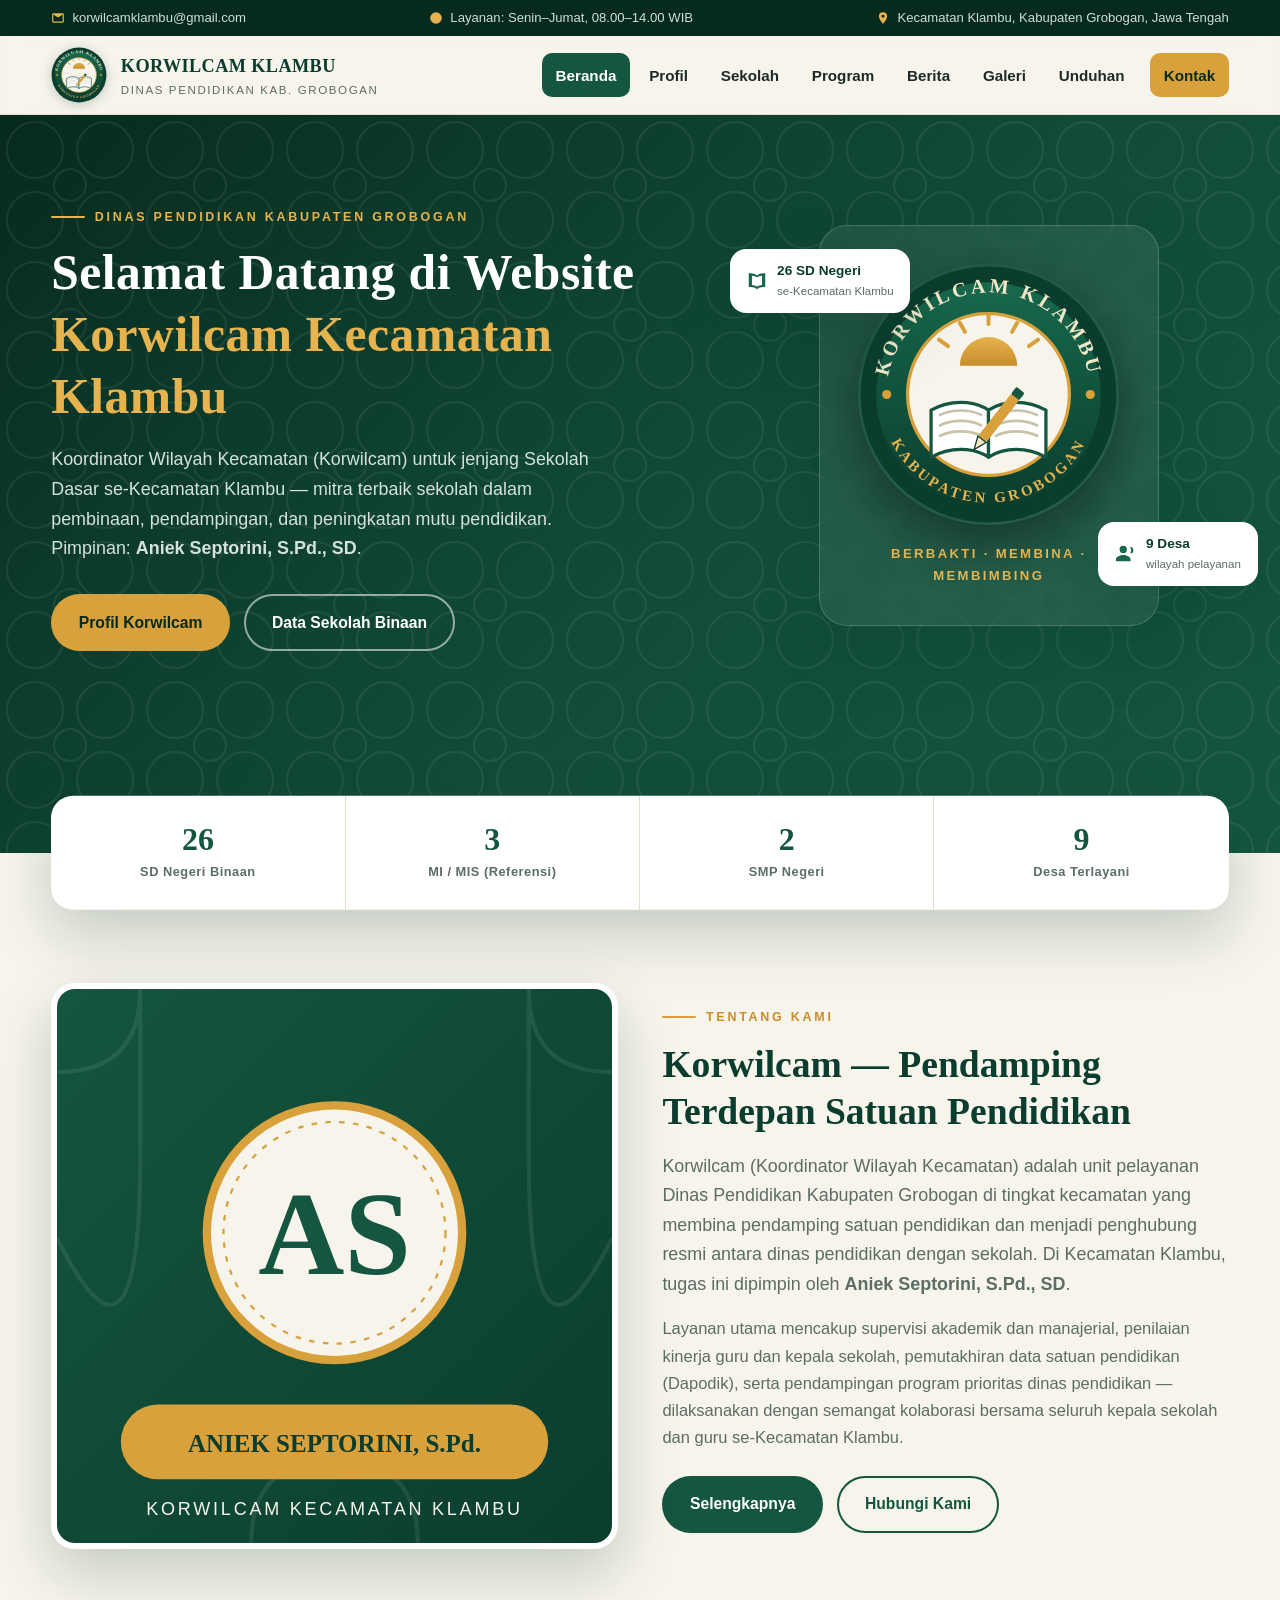
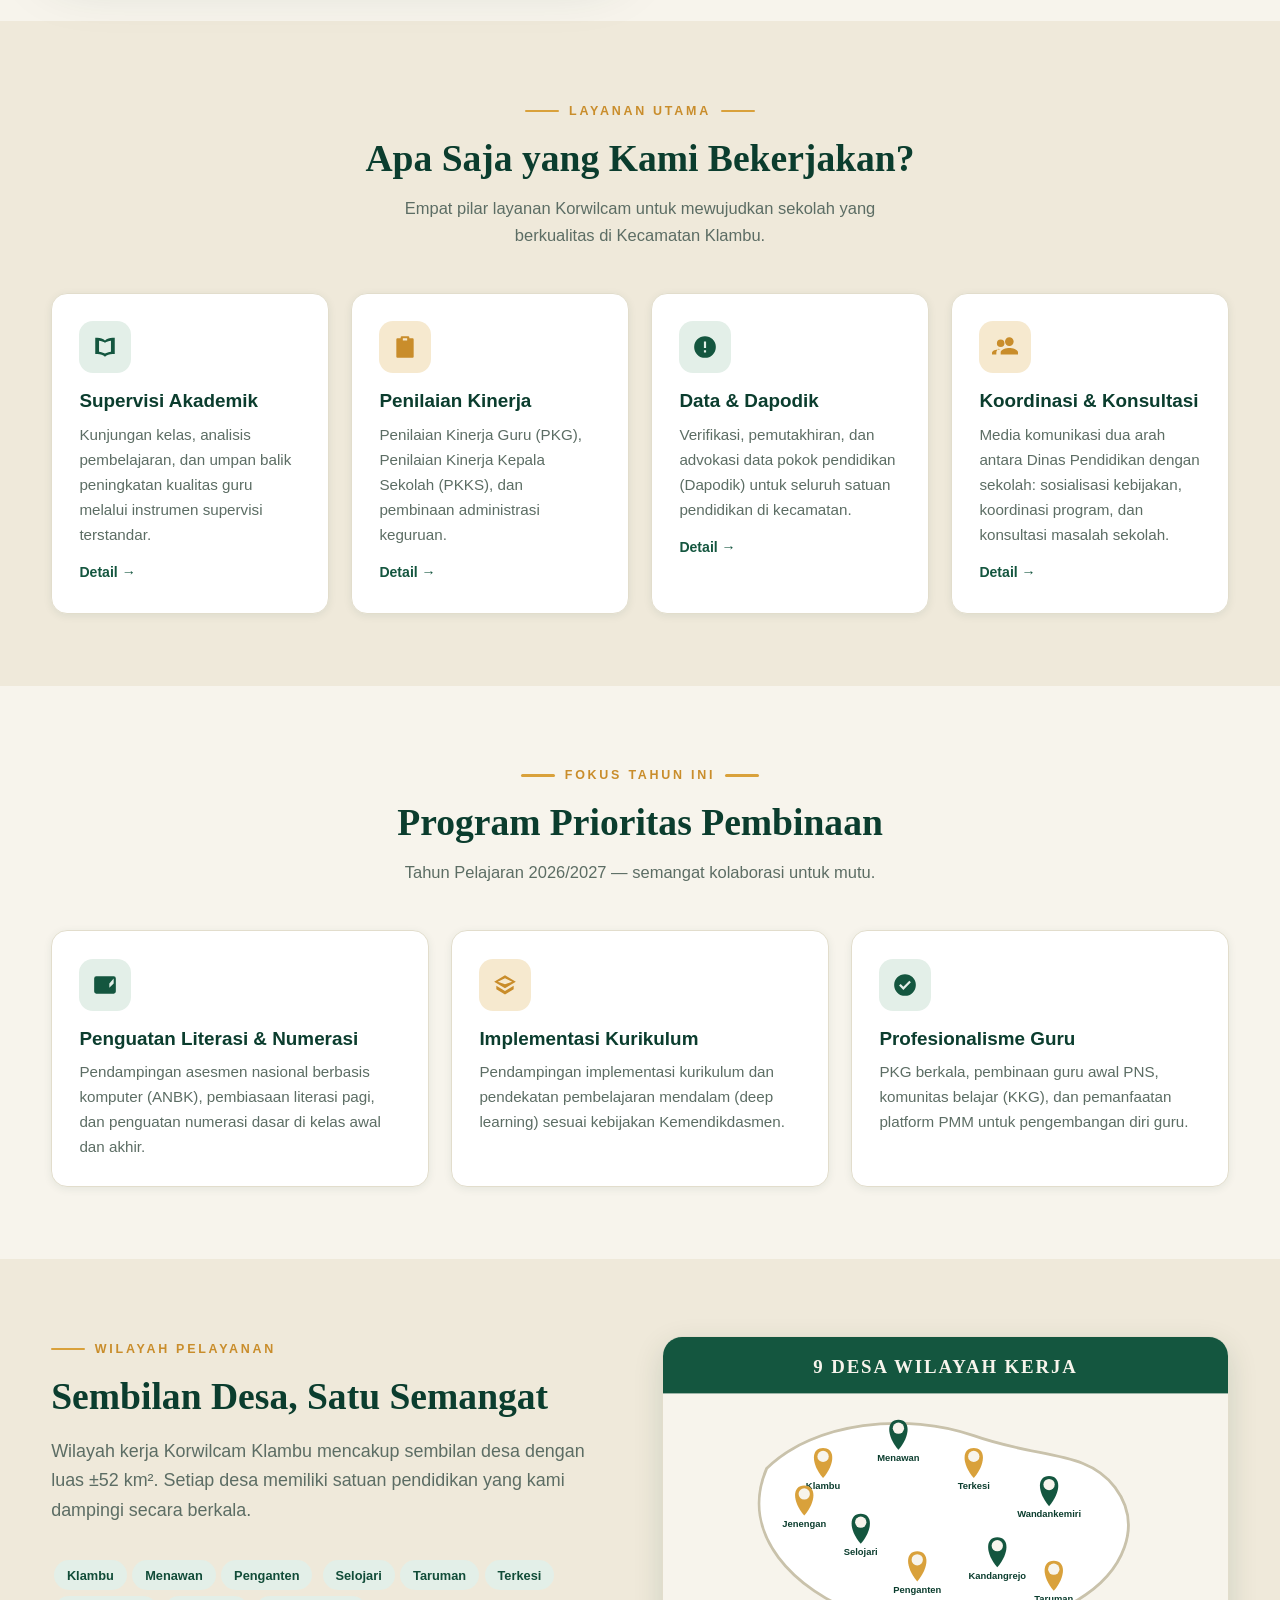
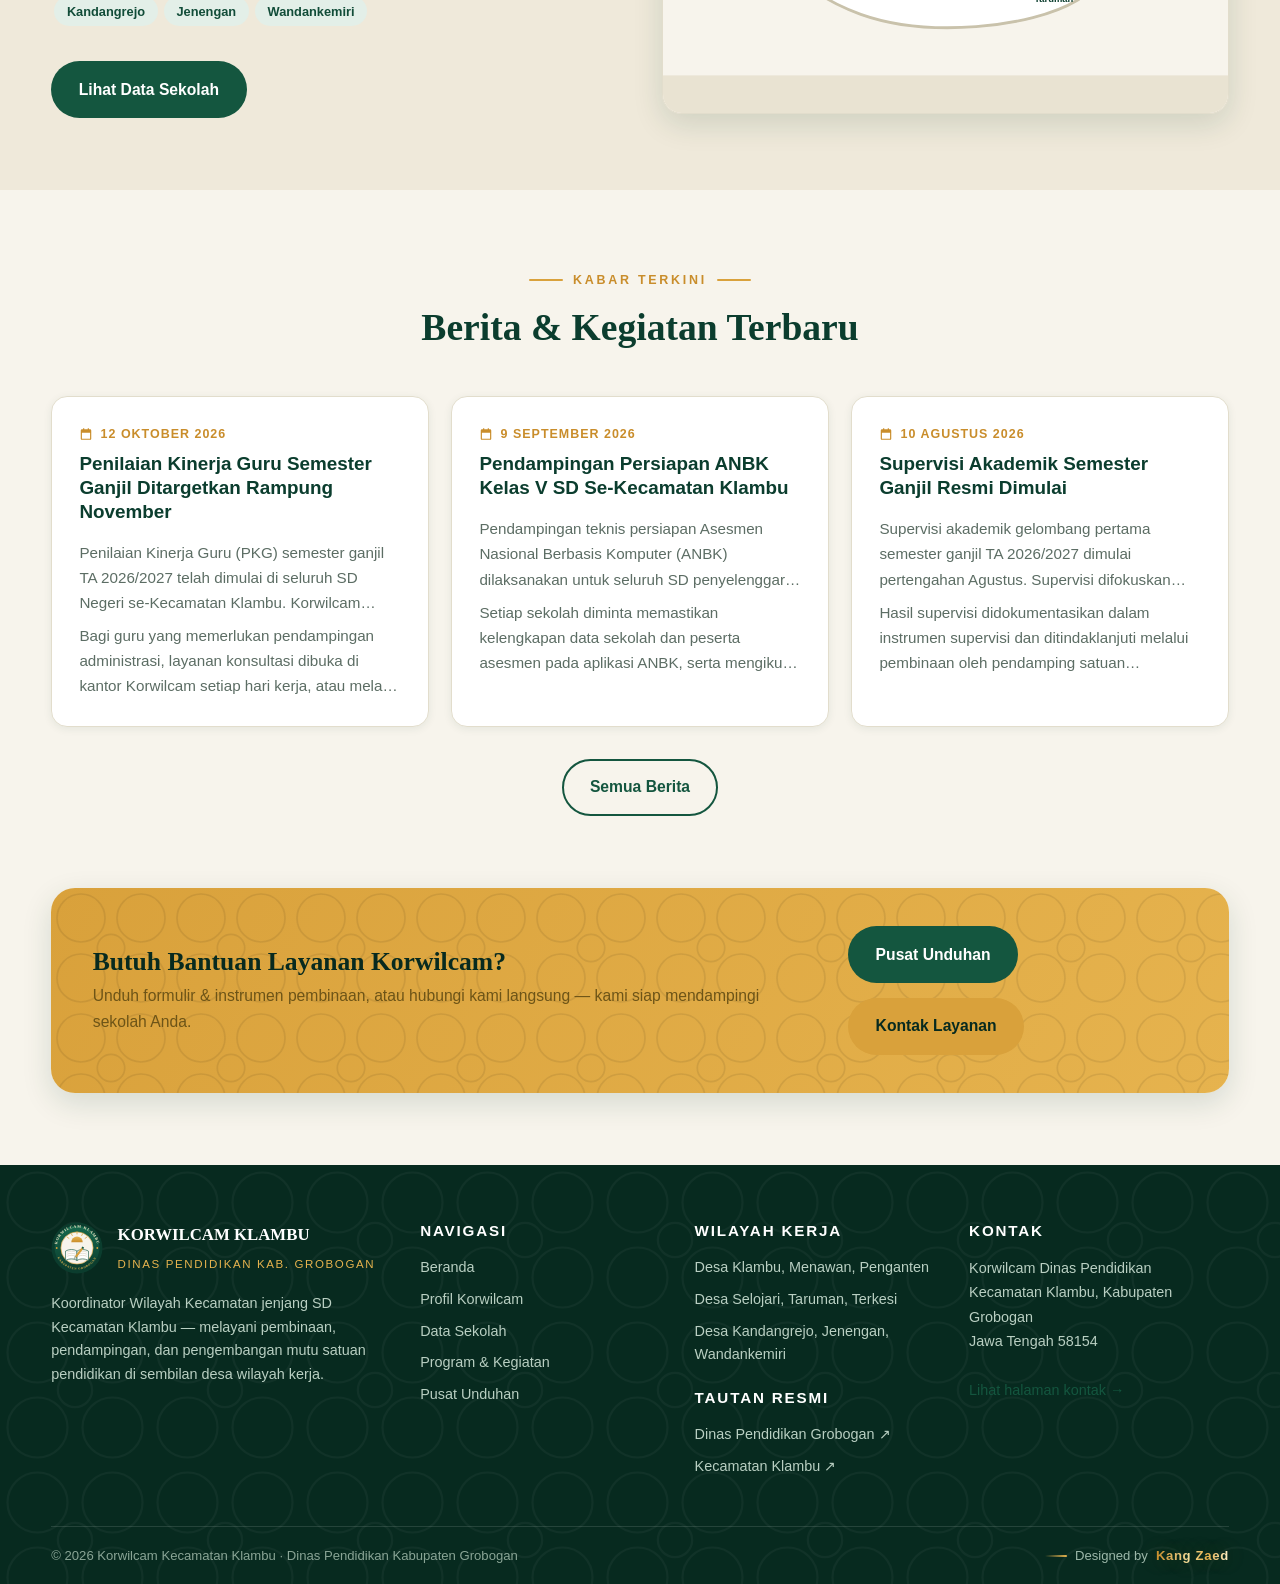
==== commit a900e481: "Perbaikan: kartu statistik beranda tidak lagi terpotong (hero overflow) + cache-bust stylesheet" ====
--- a/index.html
+++ b/index.html
@@ -6,7 +6,7 @@
   <title>Korwilcam Klambu — Koordinator Wilayah Kecamatan Dinas Pendidikan Kab. Grobogan</title>
   <meta name="description" content="Website resmi Korwilcam Kecamatan Klambu, Kabupaten Grobogan. Pimpinan: Aniek Septorini, S.Pd., SD. Berisi profil, data sekolah binaan, program, berita, galeri, unduhan, dan kontak layanan.">
   <link rel="icon" type="image/svg+xml" href="assets/img/favicon.svg">
-  <link rel="stylesheet" href="css/style.css">
+  <link rel="stylesheet" href="css/style.css?v=7">
 </head>
 <body>
 
--- a/css/style.css
+++ b/css/style.css
@@ -117,7 +117,7 @@
 
 /* ---------- Hero beranda ---------- */
 .hero{
-  position:relative;color:#fff;overflow:hidden;
+  position:relative;color:#fff;overflow:visible;
   background:linear-gradient(135deg,var(--green-950) 0%,var(--green-800) 55%,var(--green-700) 100%);
 }
 .hero::before{
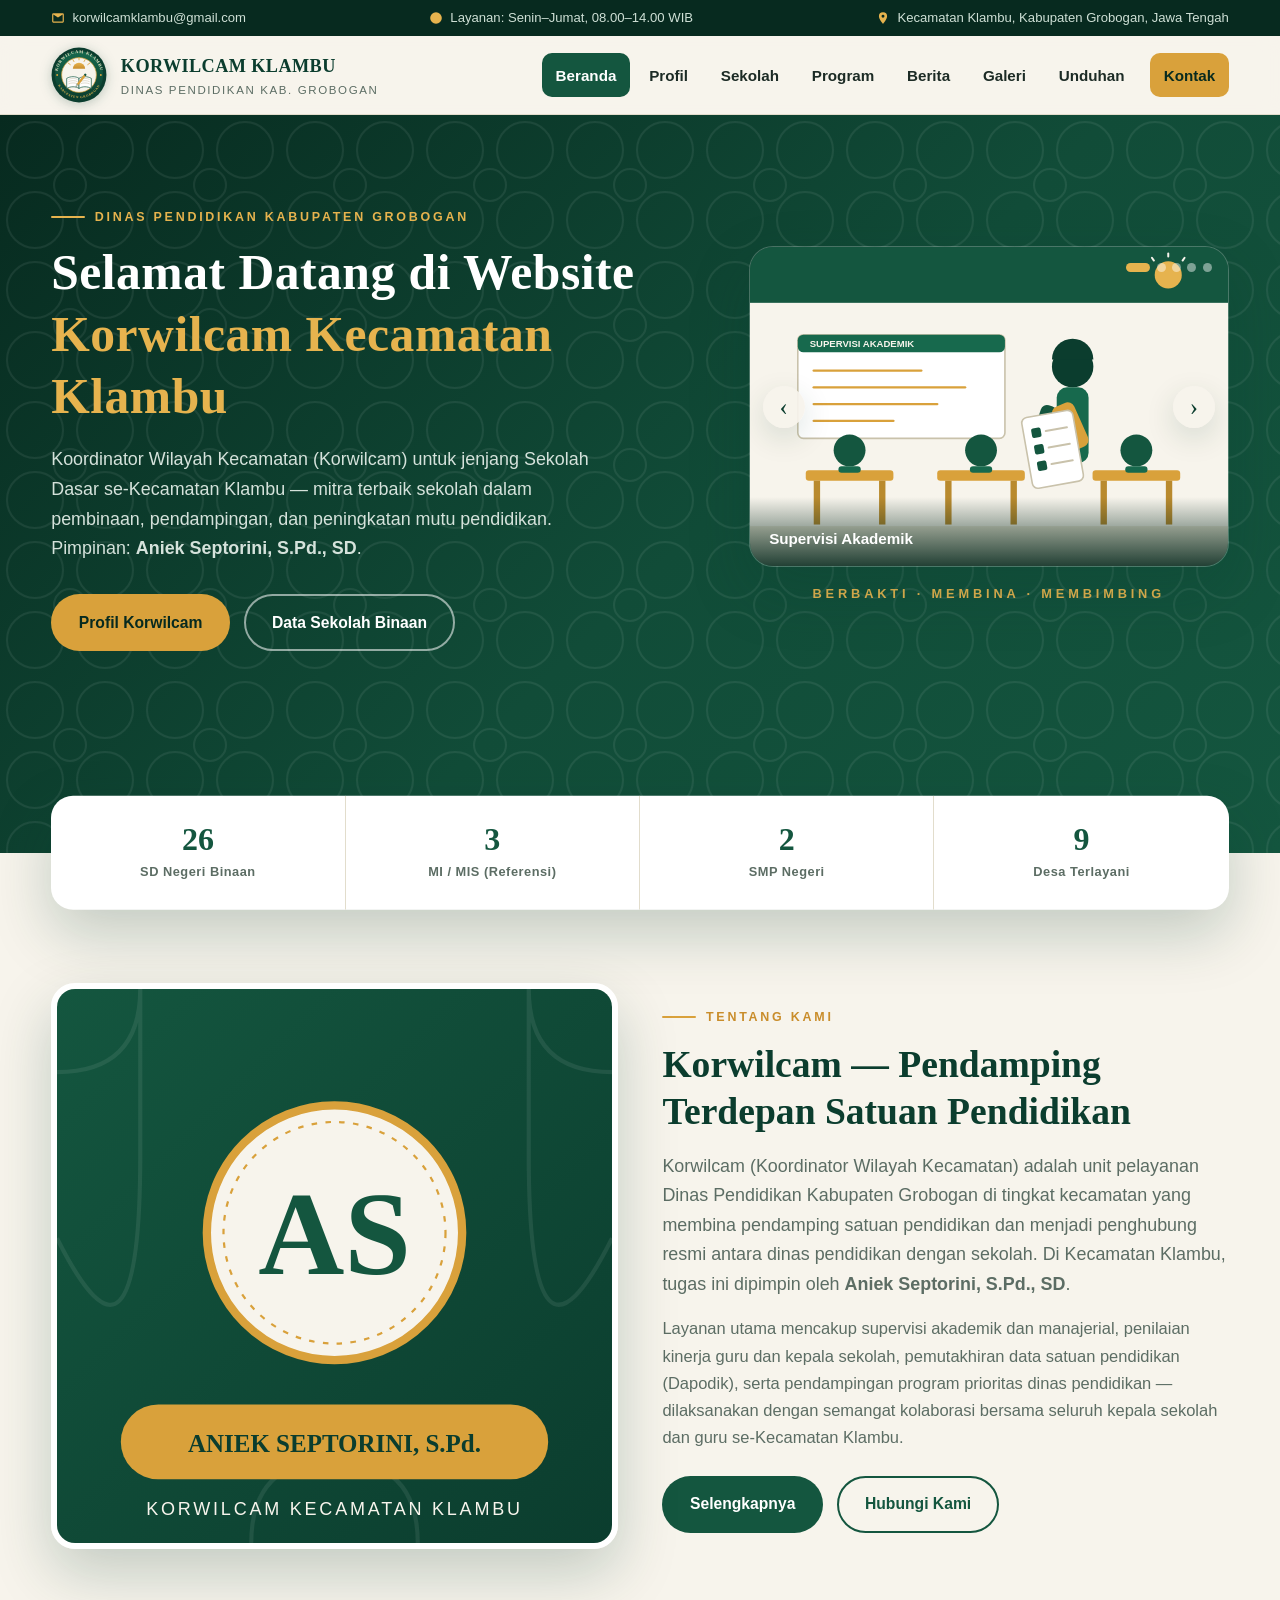
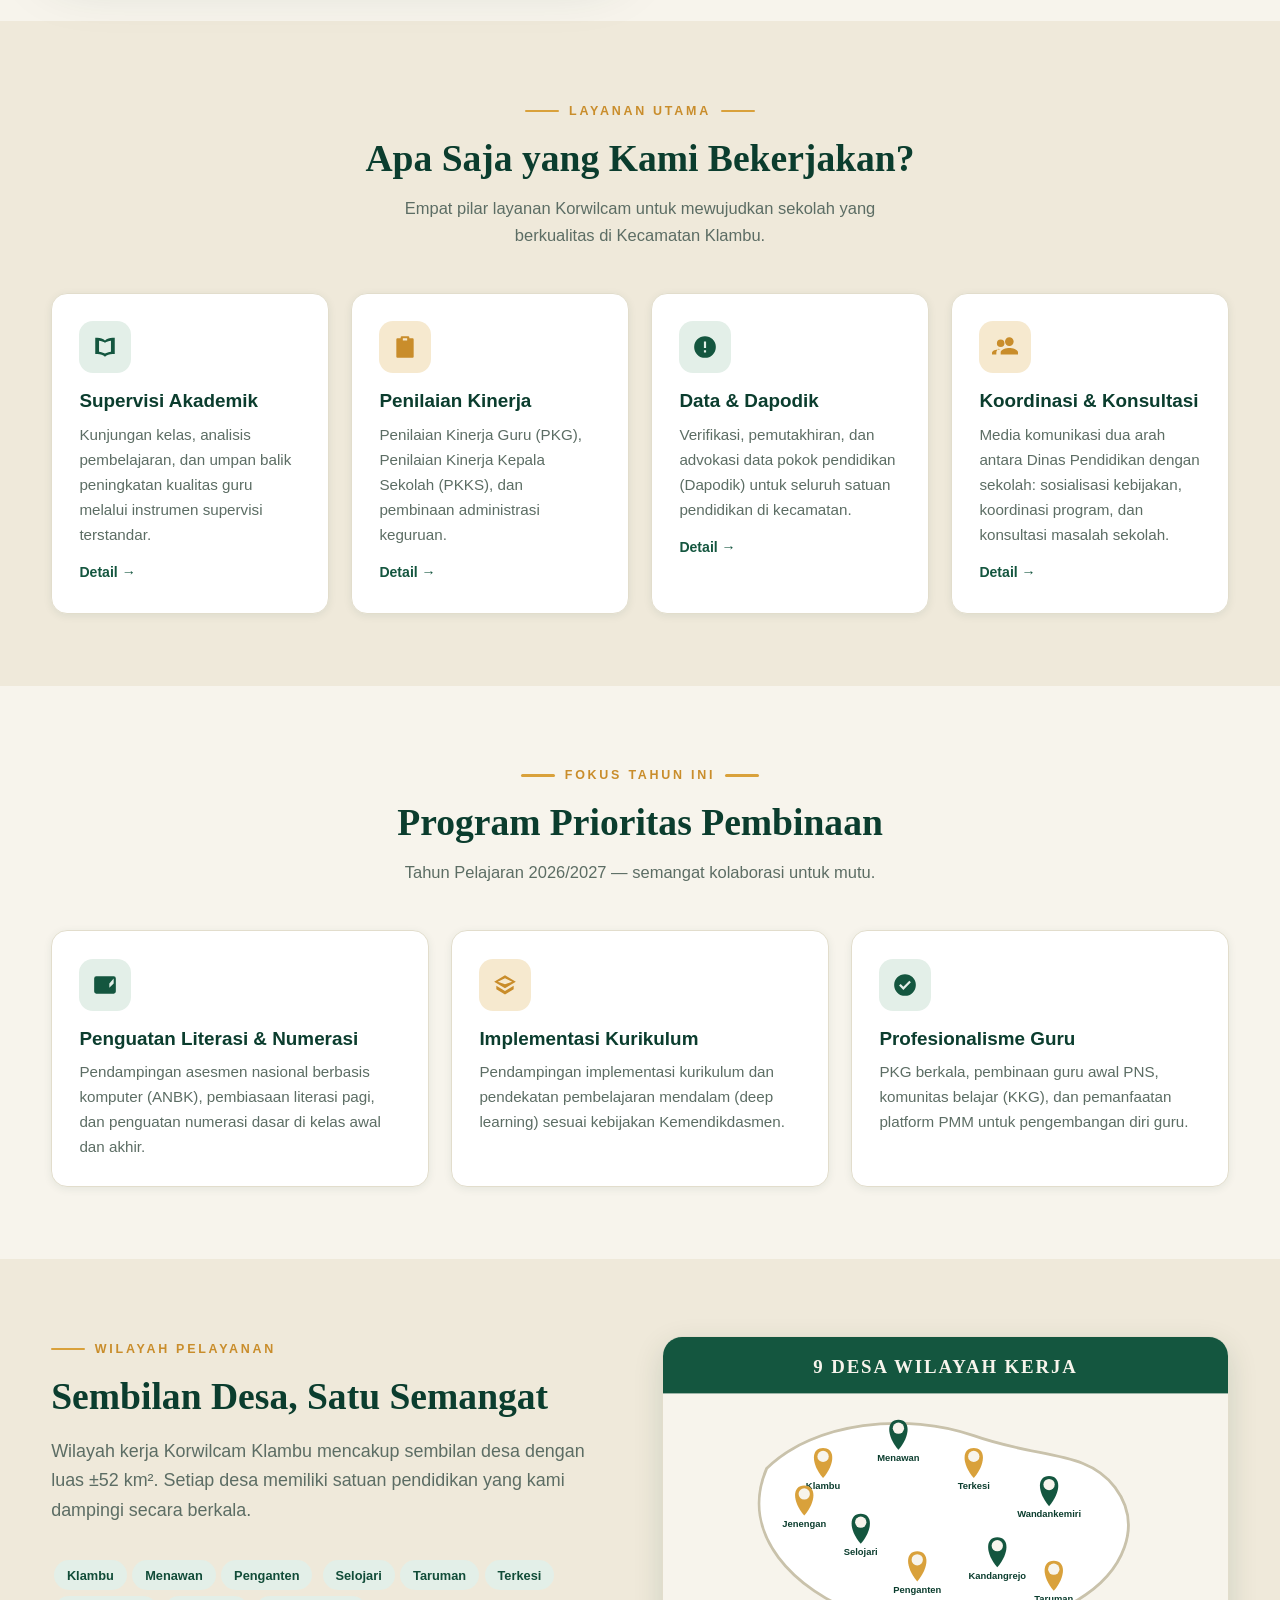
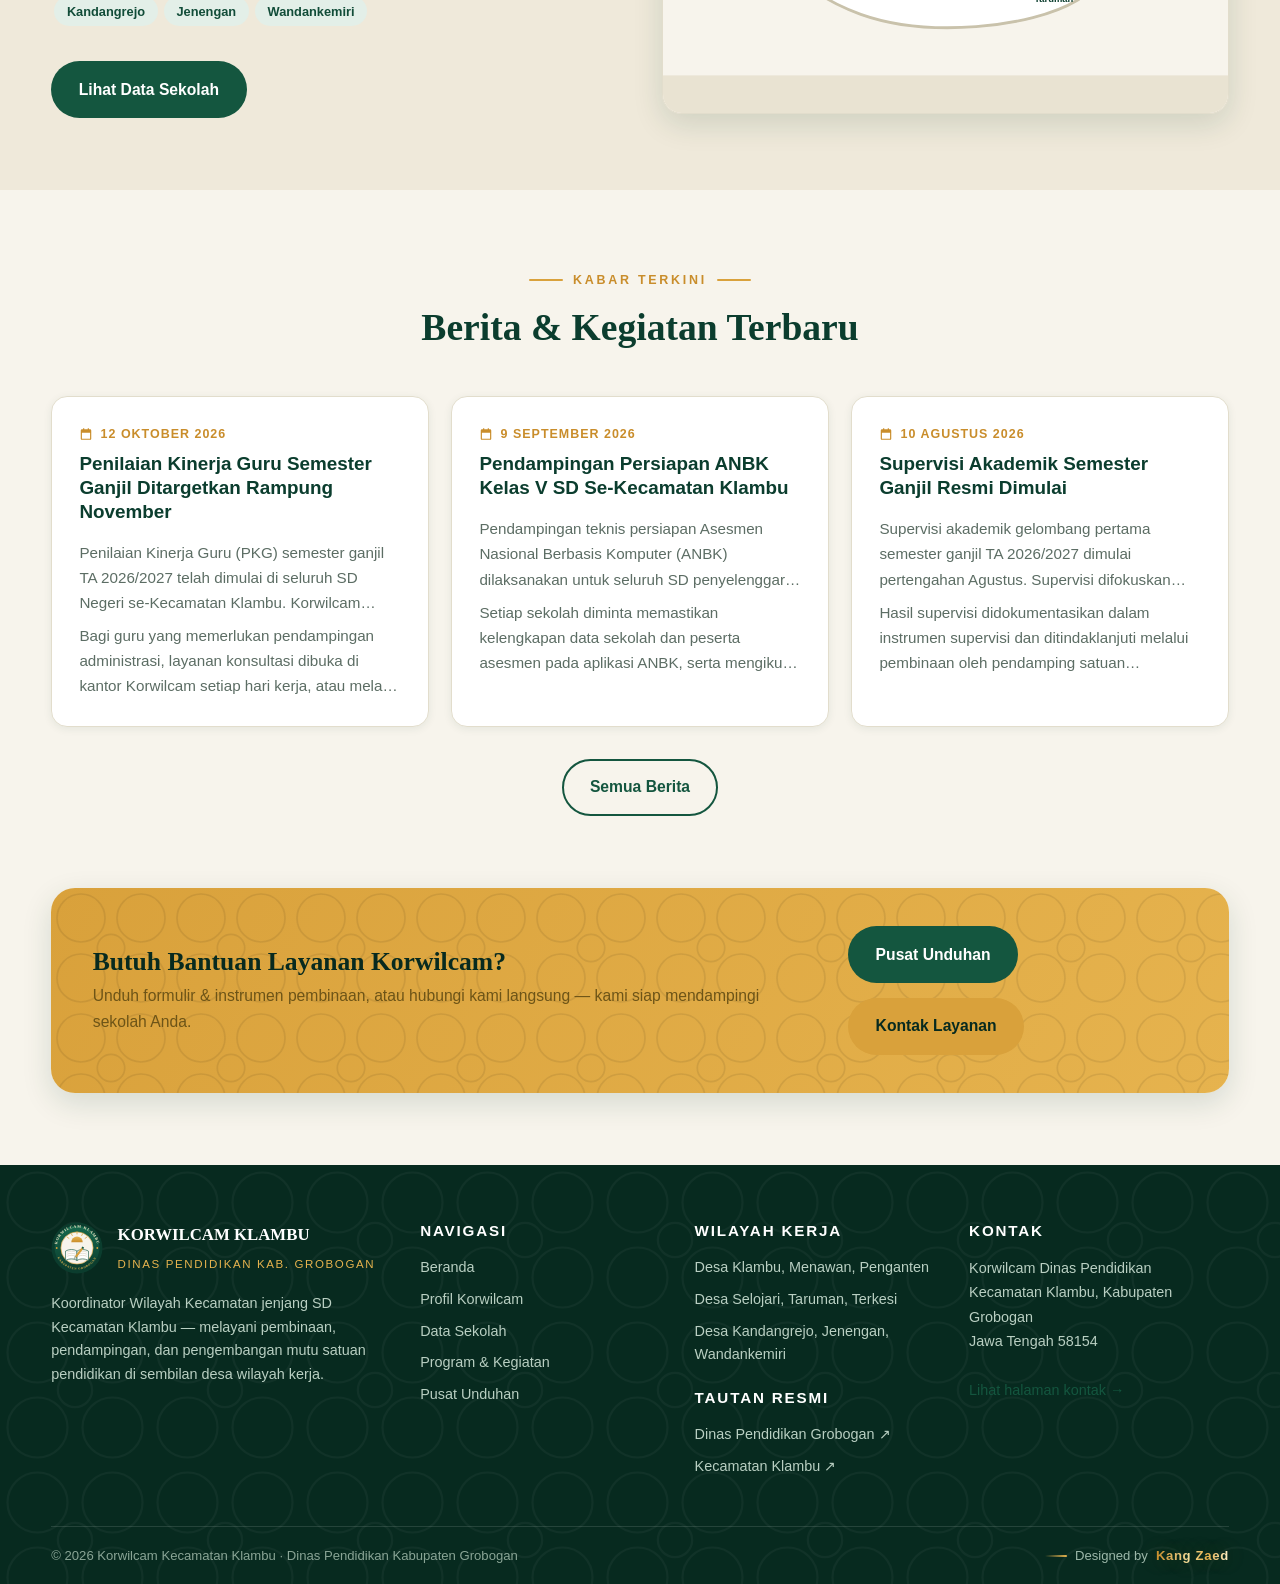
==== commit 73fe0424: "Hero: slider 5 gambar (auto geser kiri, diam saat hover, panah kiri/kanan) menggantikan kartu logo+c" ====
--- a/index.html
+++ b/index.html
@@ -6,7 +6,7 @@
   <title>Korwilcam Klambu — Koordinator Wilayah Kecamatan Dinas Pendidikan Kab. Grobogan</title>
   <meta name="description" content="Website resmi Korwilcam Kecamatan Klambu, Kabupaten Grobogan. Pimpinan: Aniek Septorini, S.Pd., SD. Berisi profil, data sekolah binaan, program, berita, galeri, unduhan, dan kontak layanan.">
   <link rel="icon" type="image/svg+xml" href="assets/img/favicon.svg">
-  <link rel="stylesheet" href="css/style.css?v=7">
+  <link rel="stylesheet" href="css/style.css?v=8">
 </head>
 <body>
 
@@ -71,18 +71,19 @@
         </div>
       </div>
       <div class="hero-media">
-        <figure class="emblem-card">
-          <img src="assets/img/logo.svg" alt="Lambang Korwilcam Klambu">
-          <figcaption>Berbakti · Membina · Membimbing</figcaption>
-        </figure>
-        <div class="float-chip chip-1">
-          <svg viewBox="0 0 24 24"><path d="M12 6c-1.8-1.6-4.2-2.5-7-2.5H3v15h2c2.8 0 5.2.9 7 2.5 1.8-1.6 4.2-2.5 7-2.5h2v-15h-2c-2.8 0-5.2.9-7 2.5zm0 2.1c1.5-1 3.4-1.7 5.5-1.9v10.1c-2.1.2-4 .8-5.5 1.7-1.5-.9-3.4-1.5-5.5-1.7V6.2c2.1.2 4 .9 5.5 1.9z"/></svg>
-          <div>26 SD Negeri<small>se-Kecamatan Klambu</small></div>
-        </div>
-        <div class="float-chip chip-2">
-          <svg viewBox="0 0 24 24"><path d="M9 11a4 4 0 1 0-4-4 4 4 0 0 0 4 4zm0 2c-3.3 0-8 1.7-8 5v2h16v-2c0-3.3-4.7-5-8-5zm7.5-1.5A3.5 3.5 0 0 0 20 8a3.5 3.5 0 0 0-3.6-3.5 6.3 6.3 0 0 1 0 7 3.5 3.5 0 0 0 .1 0z"/></svg>
-          <div>9 Desa<small>wilayah pelayanan</small></div>
-        </div>
+        <div class="hero-slider" id="hero-slider" aria-label="Galeri kegiatan">
+          <div class="hs-track" id="hs-track">
+            <div class="hs-slide"><img src="assets/gallery/scene-supervisi.svg" alt="Supervisi akademik"><div class="hs-cap">Supervisi Akademik</div></div>
+            <div class="hs-slide"><img src="assets/gallery/scene-rapat.svg" alt="Rapat koordinasi"><div class="hs-cap">Rapat Koordinasi</div></div>
+            <div class="hs-slide"><img src="assets/gallery/scene-pkg.svg" alt="Penilaian kinerja guru"><div class="hs-cap">Penilaian Kinerja Guru</div></div>
+            <div class="hs-slide"><img src="assets/gallery/scene-anbk.svg" alt="Pendampingan ANBK"><div class="hs-cap">Pendampingan ANBK</div></div>
+            <div class="hs-slide"><img src="assets/gallery/scene-literasi.svg" alt="Penguatan literasi"><div class="hs-cap">Penguatan Literasi</div></div>
+          </div>
+          <button class="hs-arrow hs-prev" id="hs-prev" type="button" aria-label="Geser ke kiri">‹</button>
+          <button class="hs-arrow hs-next" id="hs-next" type="button" aria-label="Geser ke kanan">›</button>
+          <div class="hs-dots" id="hs-dots"></div>
+        </div>
+        <div class="hs-tagline">Berbakti · Membina · Membimbing</div>
       </div>
     </div>
 
@@ -103,7 +104,7 @@
       <div class="grid cols-2" style="align-items:center;gap:2.8rem">
         <div class="reveal">
           <div class="profile-photo">
-            <img src="assets/img/avatar-pimpinan.svg" alt="Aniek Septorini, S.Pd., SD — Pimpinan Korwilcam Klambu">
+            <img src="assets/img/avatar-pimpinan.svg" data-cfg-src="pimpinan.foto" alt="Aniek Septorini, S.Pd., SD — Pimpinan Korwilcam Klambu">
           </div>
         </div>
         <div class="reveal d1">
@@ -334,7 +335,7 @@
     <svg viewBox="0 0 24 24"><path d="M12 4l8 8h-6v8h-4v-8H4l8-8z"/></svg>
   </button>
 
-  <script src="js/site-config.js"></script>
-  <script src="js/main.js"></script>
+  <script src="js/site-config.js?v=8"></script>
+  <script src="js/main.js?v=8"></script>
 </body>
 </html>
--- a/css/style.css
+++ b/css/style.css
@@ -135,26 +135,24 @@
 .hero p.lead{color:#d5e2db;max-width:56ch}
 .hero-actions{display:flex;gap:.9rem;flex-wrap:wrap;margin-top:1.9rem}
 
-.hero-media{position:relative;display:flex;justify-content:center}
-.emblem-card{
-  background:rgba(255,255,255,.07);border:1px solid rgba(255,255,255,.18);
-  border-radius:28px;padding:2.4rem;backdrop-filter:blur(6px);
-  box-shadow:var(--shadow-lg);max-width:340px;width:100%;
-}
-.emblem-card img{width:100%;border-radius:50%;box-shadow:0 18px 50px rgba(0,0,0,.4)}
-.emblem-card figcaption{text-align:center;margin-top:1.1rem;font-size:.82rem;letter-spacing:.18em;text-transform:uppercase;color:var(--gold-400);font-weight:700}
-
-.float-chip{
-  position:absolute;background:#fff;color:var(--green-900);border-radius:16px;
-  padding:.7rem 1.05rem;font-size:.85rem;font-weight:700;box-shadow:var(--shadow-lg);
-  display:flex;align-items:center;gap:.55rem;animation:floaty 5.5s ease-in-out infinite;
-}
-.float-chip svg{width:22px;height:22px;fill:var(--green-600);flex:none}
-.float-chip small{display:block;font-weight:500;color:var(--muted);font-size:.72rem}
-.chip-1{top:6%;left:-4%}
-.chip-2{bottom:10%;right:-6%;animation-delay:1.4s}
-.chip-3{top:46%;left:-10%;animation-delay:.7s}
-@keyframes floaty{0%,100%{transform:translateY(0)}50%{transform:translateY(-12px)}}
+.hero-media{position:relative;display:flex;flex-direction:column;align-items:center;gap:1rem}
+.hero-slider{position:relative;width:100%;max-width:540px;border-radius:24px;overflow:hidden;
+  box-shadow:var(--shadow-lg);border:1px solid rgba(255,255,255,.18);background:rgba(255,255,255,.07)}
+.hs-track{display:flex;transition:transform .6s cubic-bezier(.4,0,.2,1);will-change:transform}
+.hs-slide{flex:0 0 100%;position:relative}
+.hs-slide img{width:100%;aspect-ratio:3/2;object-fit:cover;display:block}
+.hs-cap{position:absolute;left:0;right:0;bottom:0;padding:1.8rem 1.2rem .9rem;font-weight:700;font-size:.95rem;
+  color:#fff;background:linear-gradient(transparent,rgba(7,42,31,.88))}
+.hs-arrow{position:absolute;top:50%;transform:translateY(-50%);z-index:5;width:42px;height:42px;border-radius:50%;
+  border:0;cursor:pointer;background:rgba(247,244,236,.92);color:var(--green-900);font-size:1.55rem;
+  display:grid;place-items:center;box-shadow:var(--shadow-md);transition:.2s;font-family:var(--font-serif)}
+.hs-arrow:hover{background:var(--gold-400)}
+.hs-prev{left:.8rem}
+.hs-next{right:.8rem}
+.hs-dots{position:absolute;top:1rem;right:1rem;display:flex;gap:.4rem;z-index:5}
+.hs-dots button{width:9px;height:9px;border-radius:6px;border:0;cursor:pointer;background:rgba(255,255,255,.45);padding:0;transition:.25s}
+.hs-dots button.active{background:var(--gold-400);width:24px}
+.hs-tagline{font-size:.8rem;letter-spacing:.3em;text-transform:uppercase;color:var(--gold-400);font-weight:700;text-align:center}
 
 .hero-stats{
   position:relative;display:grid;grid-template-columns:repeat(4,1fr);
@@ -308,6 +306,7 @@
   box-shadow:var(--shadow-sm);
 }
 .notice svg{width:20px;height:20px;fill:var(--gold-600);flex:none;margin-top:.15rem}
+.notice img{width:72px;height:72px;object-fit:cover;border-radius:10px;flex:none;margin-top:.15rem;border:1px solid var(--line)}
 .notice h4{font-size:.98rem;margin-bottom:.15rem}
 .notice p{font-size:.86rem;color:var(--muted)}
 
@@ -433,7 +432,6 @@
   .hero-inner{grid-template-columns:1fr;text-align:center;padding:64px 0 88px}
   .hero-copy{display:flex;flex-direction:column;align-items:center}
   .hero-media{margin-top:1rem}
-  .chip-1{left:2%}.chip-2{right:2%}.chip-3{display:none}
   .cols-4{grid-template-columns:repeat(2,1fr)}
   .profile-grid{grid-template-columns:1fr}
   .profile-photo{position:static;max-width:380px;margin-inline:auto}
@@ -464,7 +462,6 @@
   .footer-grid{grid-template-columns:1fr;gap:1.8rem}
   .form-row{grid-template-columns:1fr}
   .filters{grid-template-columns:1fr}
-  .float-chip{font-size:.78rem;padding:.55rem .8rem}
 }
 @media (max-width:480px){
   body{font-size:15.5px}
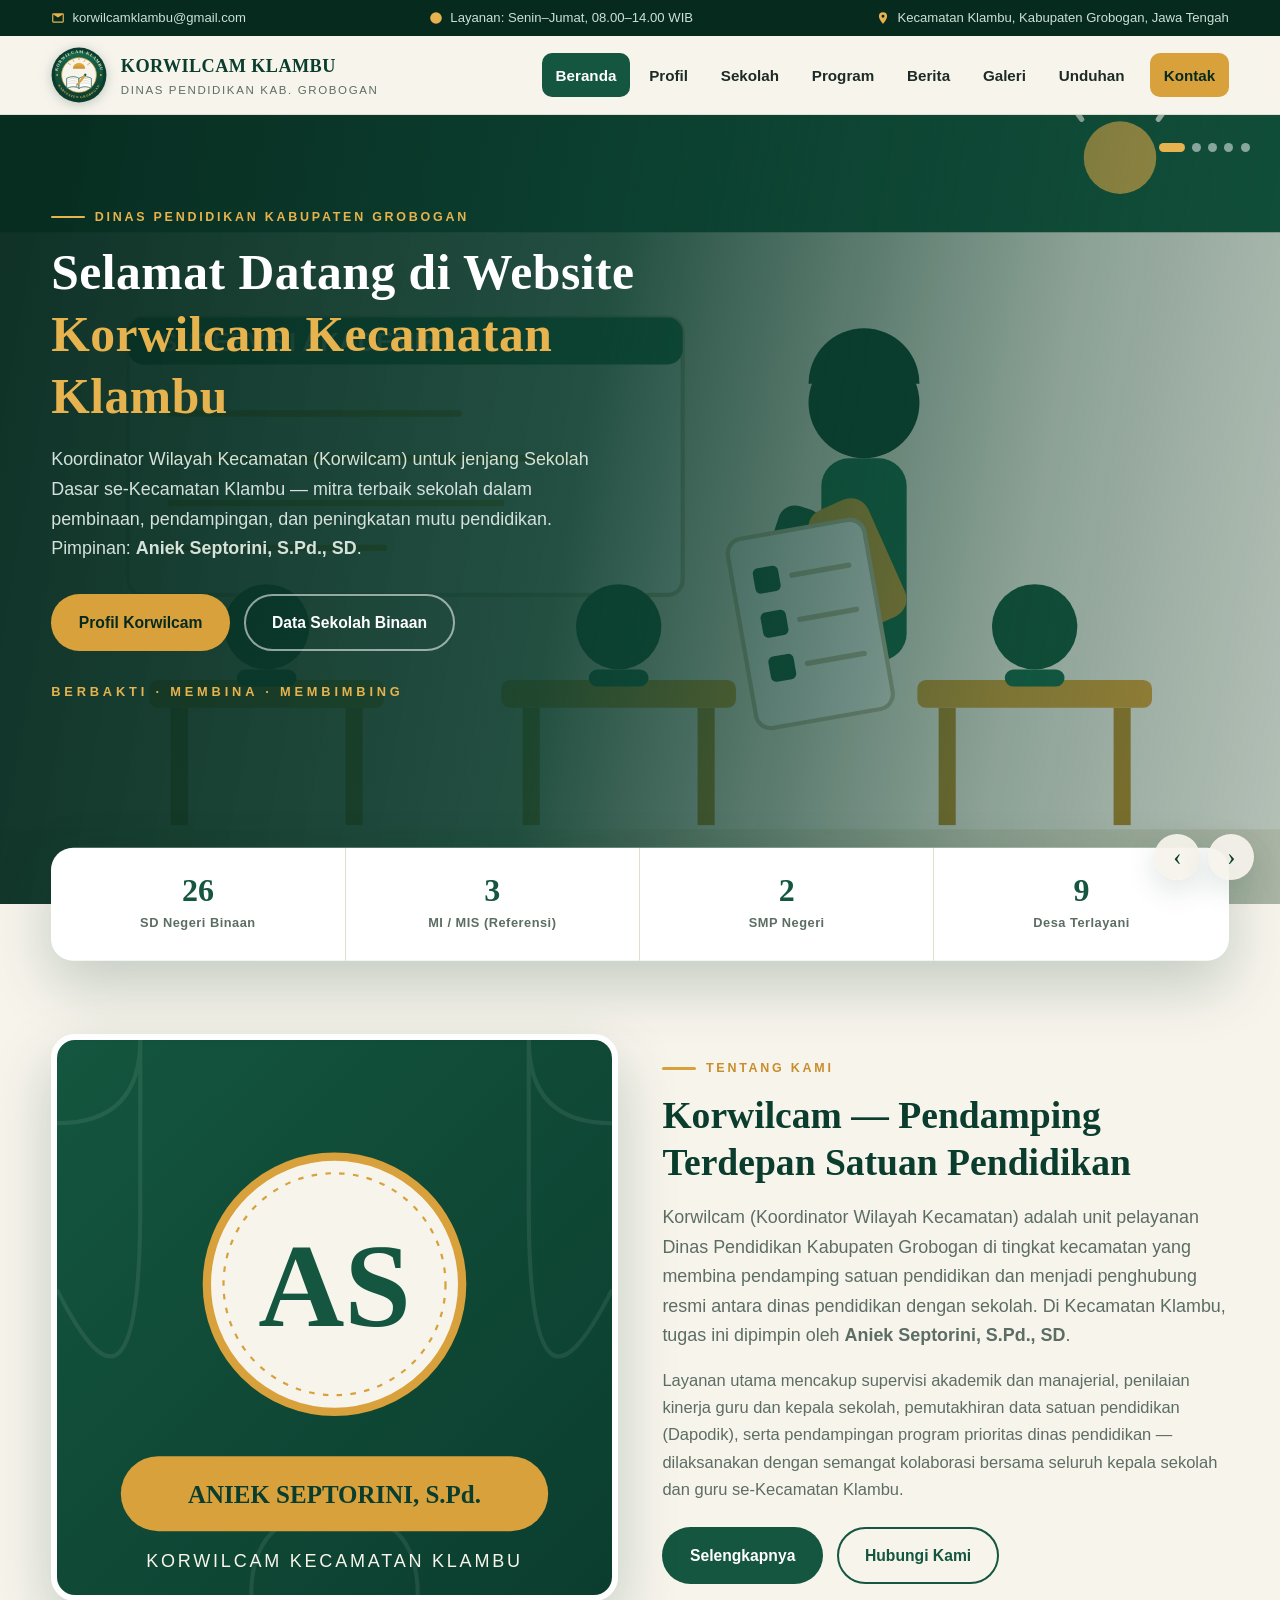
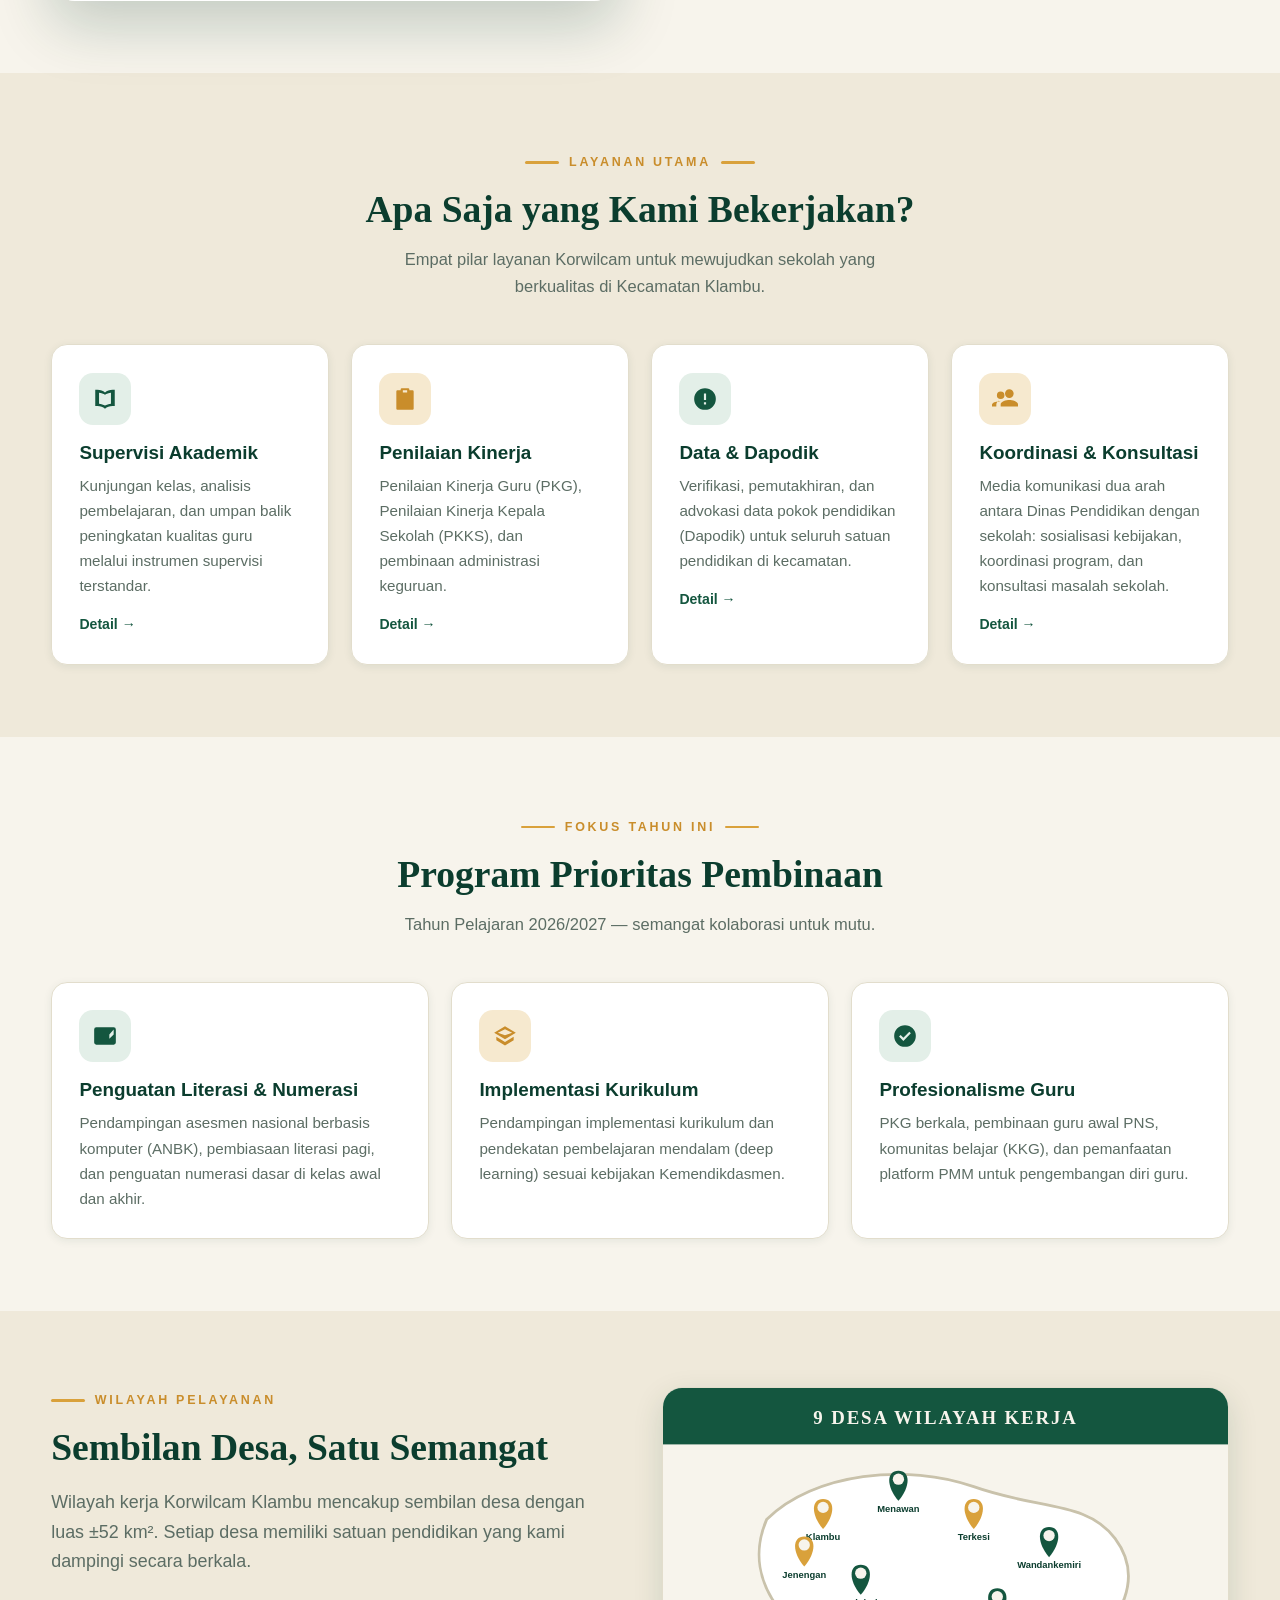
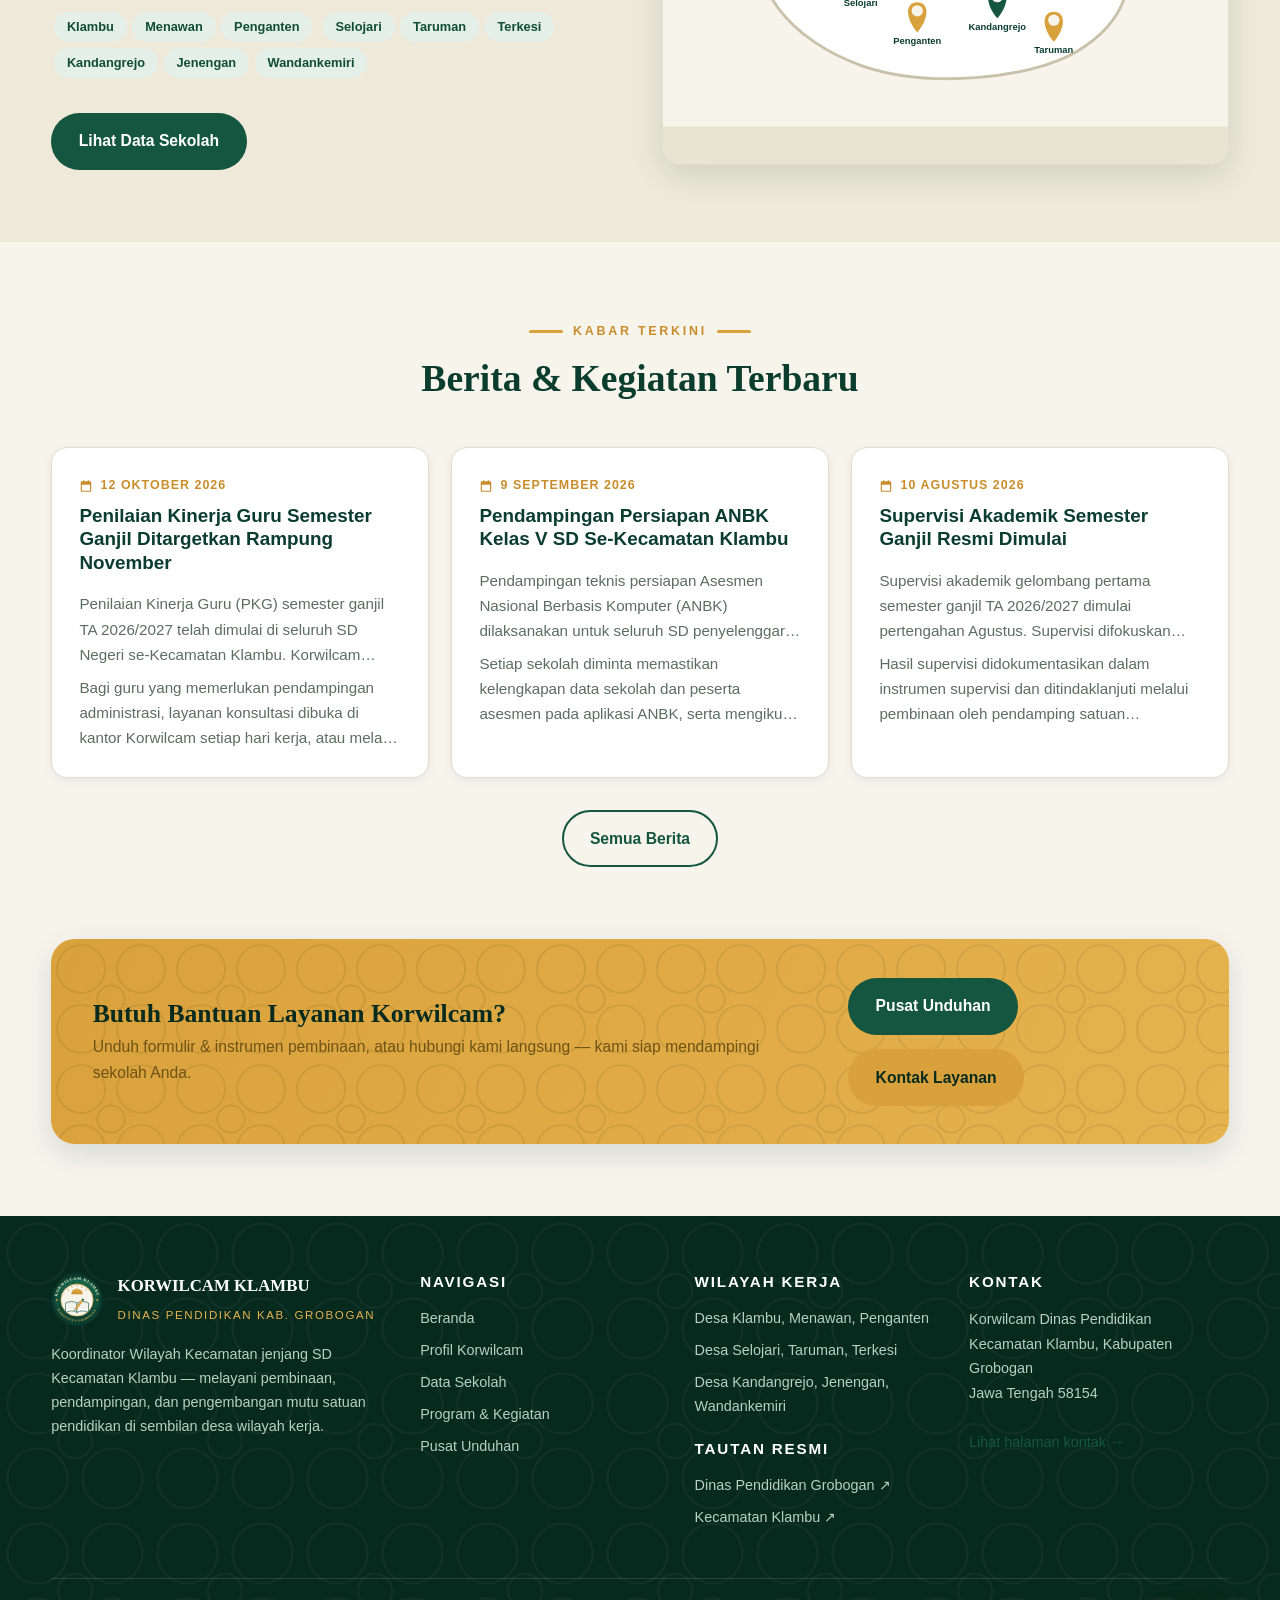
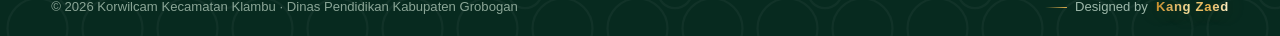
==== commit 40430d43: "Hero: slider 5 gambar menjadi latar belakang penuh dengan lapisan gelap; kartu slider kanan dihapus;" ====
--- a/index.html
+++ b/index.html
@@ -6,7 +6,7 @@
   <title>Korwilcam Klambu — Koordinator Wilayah Kecamatan Dinas Pendidikan Kab. Grobogan</title>
   <meta name="description" content="Website resmi Korwilcam Kecamatan Klambu, Kabupaten Grobogan. Pimpinan: Aniek Septorini, S.Pd., SD. Berisi profil, data sekolah binaan, program, berita, galeri, unduhan, dan kontak layanan.">
   <link rel="icon" type="image/svg+xml" href="assets/img/favicon.svg">
-  <link rel="stylesheet" href="css/style.css?v=8">
+  <link rel="stylesheet" href="css/style.css?v=9">
 </head>
 <body>
 
@@ -56,6 +56,15 @@
 
   <!-- Hero -->
   <section class="hero">
+    <div class="hero-bg" id="hero-slider" aria-hidden="true">
+      <div class="hs-track" id="hs-track">
+        <div class="hs-slide"><img src="assets/gallery/scene-supervisi.svg" alt="Supervisi akademik"></div>
+        <div class="hs-slide"><img src="assets/gallery/scene-rapat.svg" alt="Rapat koordinasi"></div>
+        <div class="hs-slide"><img src="assets/gallery/scene-pkg.svg" alt="Penilaian kinerja guru"></div>
+        <div class="hs-slide"><img src="assets/gallery/scene-anbk.svg" alt="Pendampingan ANBK"></div>
+        <div class="hs-slide"><img src="assets/gallery/scene-literasi.svg" alt="Penguatan literasi"></div>
+      </div>
+    </div>
     <div class="container hero-inner">
       <div class="hero-copy">
         <span class="eyebrow">Dinas Pendidikan Kabupaten Grobogan</span>
@@ -69,23 +78,13 @@
           <a href="profil.html" class="btn btn-gold">Profil Korwilcam</a>
           <a href="sekolah.html" class="btn btn-ghost">Data Sekolah Binaan</a>
         </div>
-      </div>
-      <div class="hero-media">
-        <div class="hero-slider" id="hero-slider" aria-label="Galeri kegiatan">
-          <div class="hs-track" id="hs-track">
-            <div class="hs-slide"><img src="assets/gallery/scene-supervisi.svg" alt="Supervisi akademik"><div class="hs-cap">Supervisi Akademik</div></div>
-            <div class="hs-slide"><img src="assets/gallery/scene-rapat.svg" alt="Rapat koordinasi"><div class="hs-cap">Rapat Koordinasi</div></div>
-            <div class="hs-slide"><img src="assets/gallery/scene-pkg.svg" alt="Penilaian kinerja guru"><div class="hs-cap">Penilaian Kinerja Guru</div></div>
-            <div class="hs-slide"><img src="assets/gallery/scene-anbk.svg" alt="Pendampingan ANBK"><div class="hs-cap">Pendampingan ANBK</div></div>
-            <div class="hs-slide"><img src="assets/gallery/scene-literasi.svg" alt="Penguatan literasi"><div class="hs-cap">Penguatan Literasi</div></div>
-          </div>
-          <button class="hs-arrow hs-prev" id="hs-prev" type="button" aria-label="Geser ke kiri">‹</button>
-          <button class="hs-arrow hs-next" id="hs-next" type="button" aria-label="Geser ke kanan">›</button>
-          <div class="hs-dots" id="hs-dots"></div>
-        </div>
         <div class="hs-tagline">Berbakti · Membina · Membimbing</div>
       </div>
     </div>
+
+    <button class="hs-arrow hs-prev" id="hs-prev" type="button" aria-label="Geser ke kiri">‹</button>
+    <button class="hs-arrow hs-next" id="hs-next" type="button" aria-label="Geser ke kanan">›</button>
+    <div class="hs-dots" id="hs-dots"></div>
 
     <!-- Statistik -->
     <div class="container">
@@ -335,7 +334,7 @@
     <svg viewBox="0 0 24 24"><path d="M12 4l8 8h-6v8h-4v-8H4l8-8z"/></svg>
   </button>
 
-  <script src="js/site-config.js?v=8"></script>
-  <script src="js/main.js?v=8"></script>
+  <script src="js/site-config.js?v=9"></script>
+  <script src="js/main.js?v=9"></script>
 </body>
 </html>
--- a/css/style.css
+++ b/css/style.css
@@ -121,11 +121,11 @@
   background:linear-gradient(135deg,var(--green-950) 0%,var(--green-800) 55%,var(--green-700) 100%);
 }
 .hero::before{
-  content:"";position:absolute;inset:0;background:var(--kawung);
-  background-size:140px;opacity:.9;pointer-events:none;
+  content:"";position:absolute;inset:0;z-index:1;pointer-events:none;
+  background:linear-gradient(100deg,rgba(7,42,31,.97) 0%,rgba(11,61,46,.9) 45%,rgba(11,61,46,.45) 78%,rgba(11,61,46,.28) 100%);
 }
 .hero-inner{
-  position:relative;display:grid;grid-template-columns:1.15fr .85fr;
+  position:relative;z-index:2;display:grid;grid-template-columns:1.15fr .85fr;
   gap:3rem;align-items:center;padding:84px 0 96px;
 }
 .hero .eyebrow{color:var(--gold-400)}
@@ -135,27 +135,23 @@
 .hero p.lead{color:#d5e2db;max-width:56ch}
 .hero-actions{display:flex;gap:.9rem;flex-wrap:wrap;margin-top:1.9rem}
 
-.hero-media{position:relative;display:flex;flex-direction:column;align-items:center;gap:1rem}
-.hero-slider{position:relative;width:100%;max-width:540px;border-radius:24px;overflow:hidden;
-  box-shadow:var(--shadow-lg);border:1px solid rgba(255,255,255,.18);background:rgba(255,255,255,.07)}
-.hs-track{display:flex;transition:transform .6s cubic-bezier(.4,0,.2,1);will-change:transform}
-.hs-slide{flex:0 0 100%;position:relative}
-.hs-slide img{width:100%;aspect-ratio:3/2;object-fit:cover;display:block}
-.hs-cap{position:absolute;left:0;right:0;bottom:0;padding:1.8rem 1.2rem .9rem;font-weight:700;font-size:.95rem;
-  color:#fff;background:linear-gradient(transparent,rgba(7,42,31,.88))}
-.hs-arrow{position:absolute;top:50%;transform:translateY(-50%);z-index:5;width:42px;height:42px;border-radius:50%;
+.hero-bg{position:absolute;inset:0;z-index:0;overflow:hidden}
+.hs-track{display:flex;height:100%;transition:transform .8s cubic-bezier(.4,0,.2,1);will-change:transform}
+.hs-slide{flex:0 0 100%;height:100%}
+.hs-slide img{width:100%;height:100%;object-fit:cover;display:block}
+.hs-arrow{position:absolute;z-index:3;bottom:1.5rem;width:46px;height:46px;border-radius:50%;
   border:0;cursor:pointer;background:rgba(247,244,236,.92);color:var(--green-900);font-size:1.55rem;
   display:grid;place-items:center;box-shadow:var(--shadow-md);transition:.2s;font-family:var(--font-serif)}
 .hs-arrow:hover{background:var(--gold-400)}
-.hs-prev{left:.8rem}
-.hs-next{right:.8rem}
-.hs-dots{position:absolute;top:1rem;right:1rem;display:flex;gap:.4rem;z-index:5}
-.hs-dots button{width:9px;height:9px;border-radius:6px;border:0;cursor:pointer;background:rgba(255,255,255,.45);padding:0;transition:.25s}
-.hs-dots button.active{background:var(--gold-400);width:24px}
-.hs-tagline{font-size:.8rem;letter-spacing:.3em;text-transform:uppercase;color:var(--gold-400);font-weight:700;text-align:center}
+.hs-prev{right:calc(1.6rem + 54px)}
+.hs-next{right:1.6rem}
+.hs-dots{position:absolute;z-index:3;top:1.7rem;right:1.9rem;display:flex;gap:.45rem}
+.hs-dots button{width:9px;height:9px;border-radius:6px;border:0;cursor:pointer;background:rgba(255,255,255,.5);padding:0;transition:.25s}
+.hs-dots button.active{background:var(--gold-400);width:26px}
+.hs-tagline{margin-top:1.9rem;font-size:.8rem;letter-spacing:.3em;text-transform:uppercase;color:var(--gold-400);font-weight:700}
 
 .hero-stats{
-  position:relative;display:grid;grid-template-columns:repeat(4,1fr);
+  position:relative;z-index:2;display:grid;grid-template-columns:repeat(4,1fr);
   background:#fff;border-radius:22px;box-shadow:var(--shadow-lg);
   transform:translateY(50%);margin-top:-8px;overflow:hidden;
 }
@@ -431,7 +427,6 @@
 @media (max-width:1024px){
   .hero-inner{grid-template-columns:1fr;text-align:center;padding:64px 0 88px}
   .hero-copy{display:flex;flex-direction:column;align-items:center}
-  .hero-media{margin-top:1rem}
   .cols-4{grid-template-columns:repeat(2,1fr)}
   .profile-grid{grid-template-columns:1fr}
   .profile-photo{position:static;max-width:380px;margin-inline:auto}
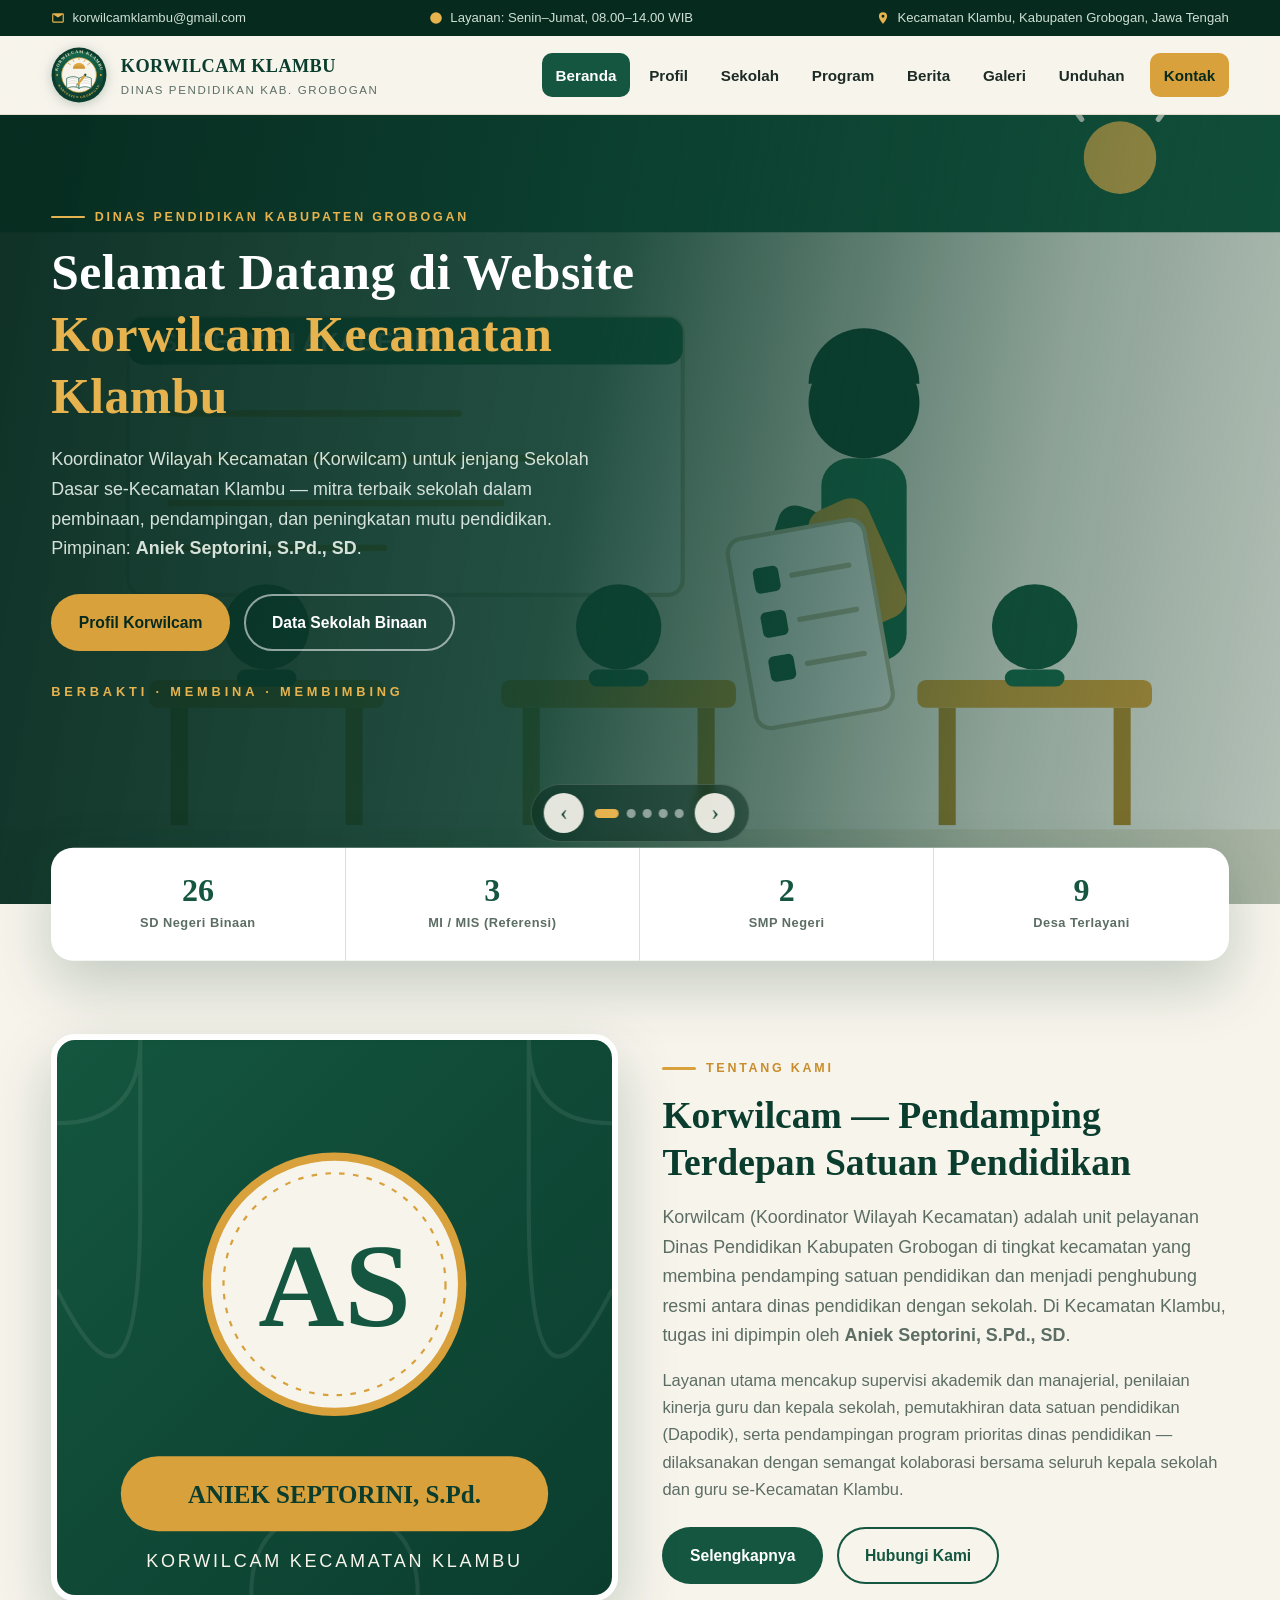
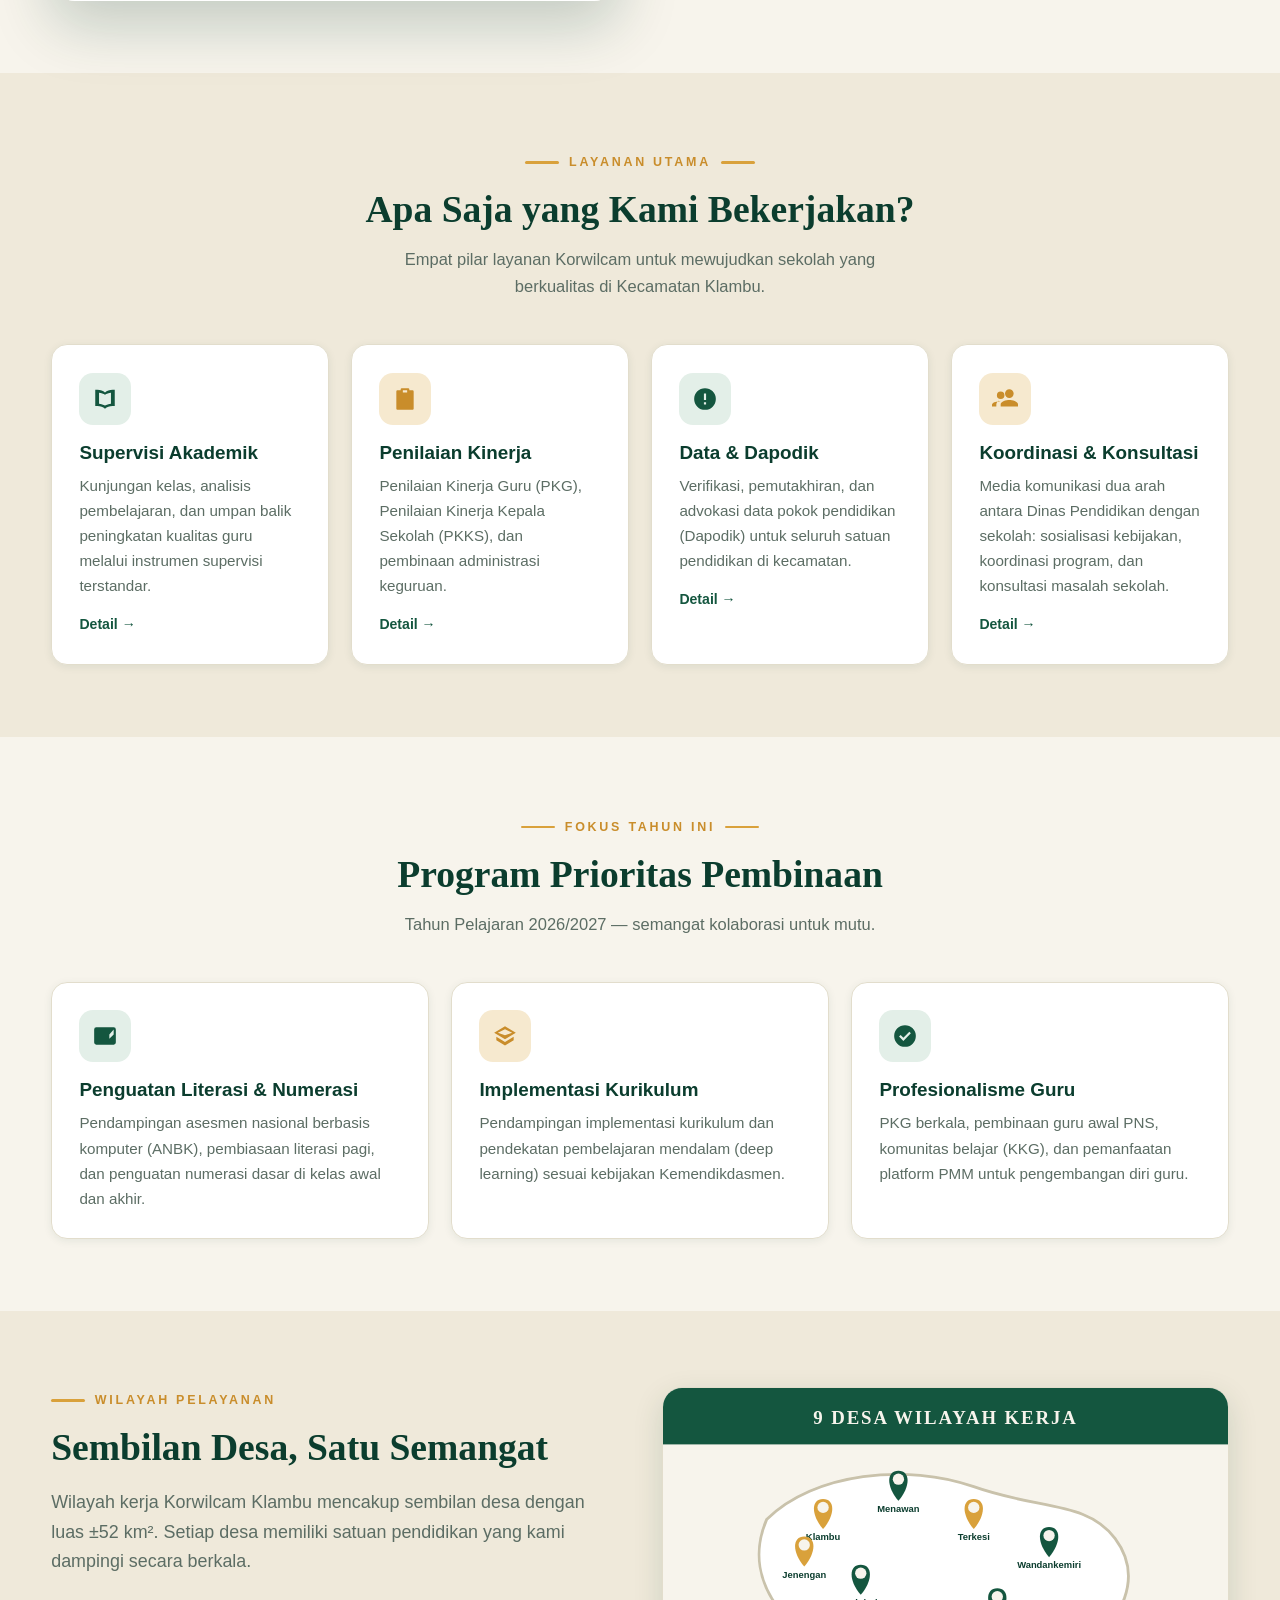
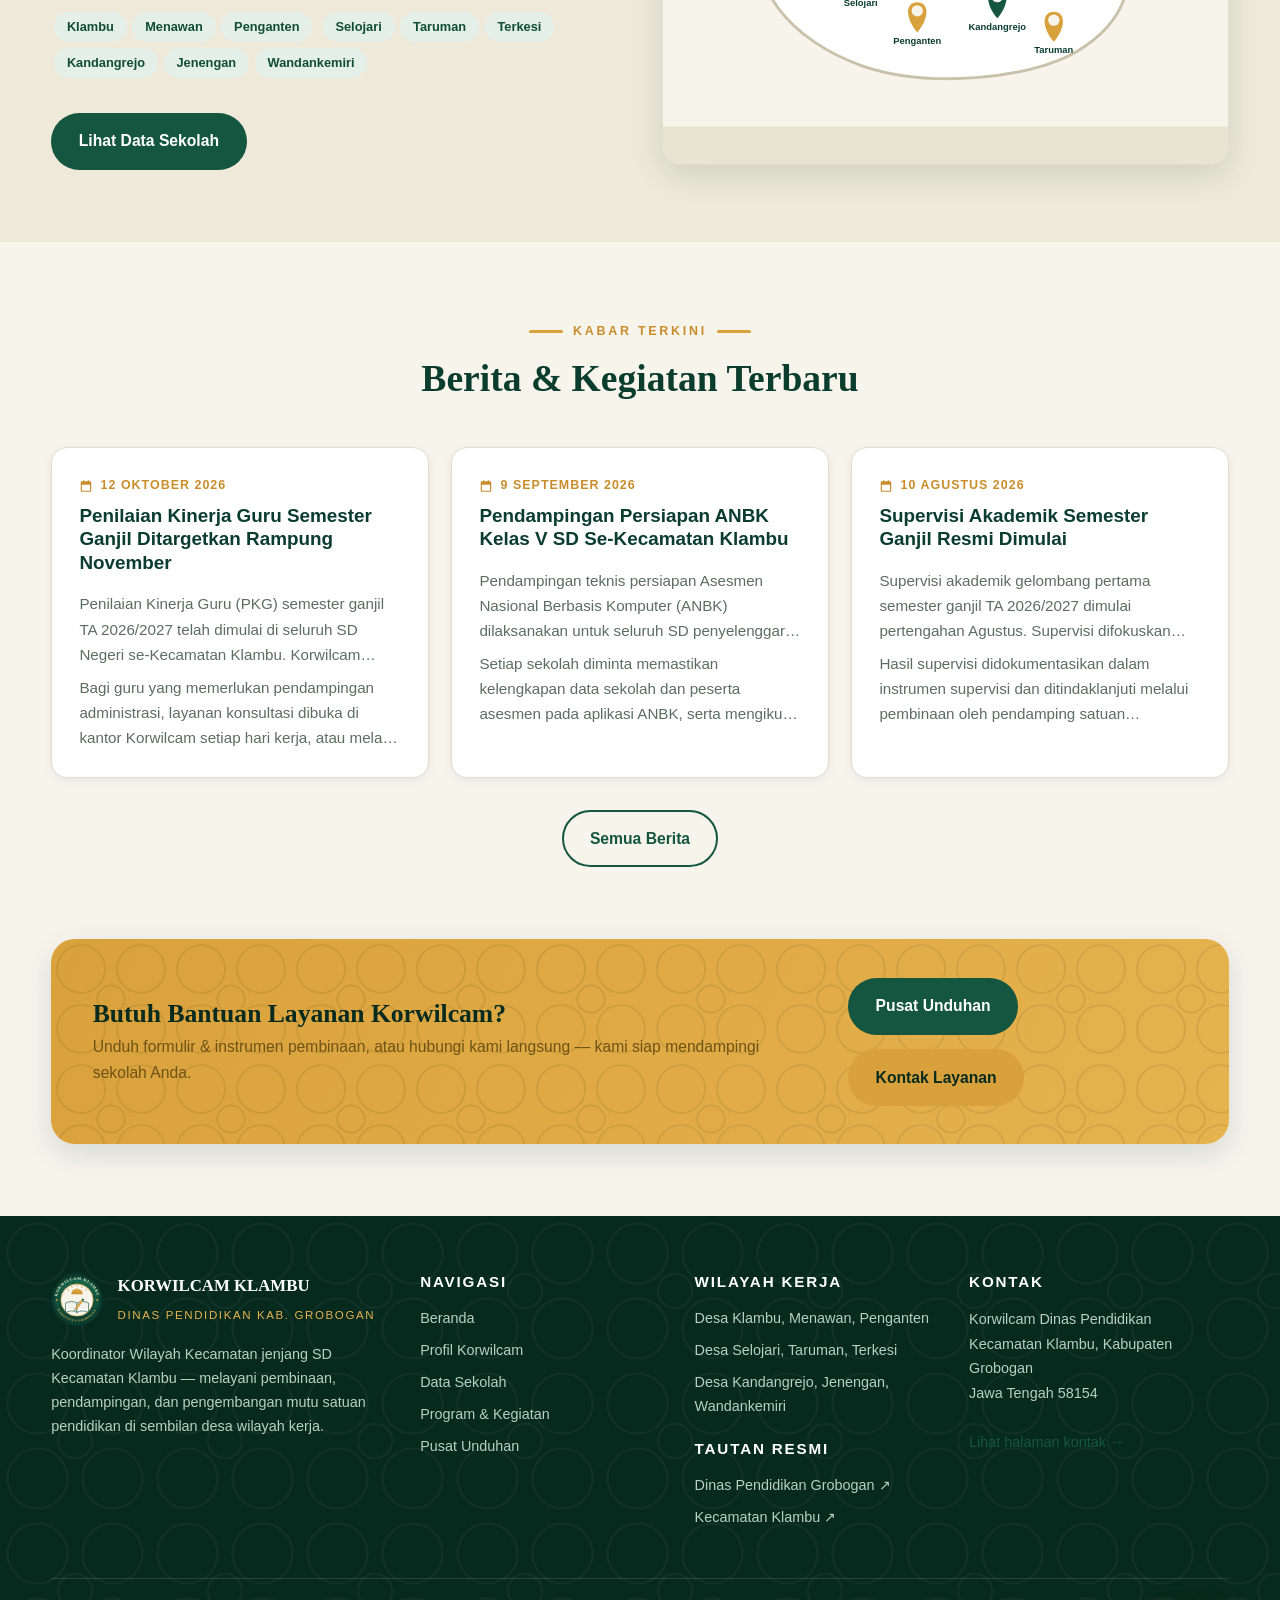
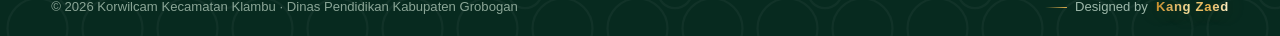
==== commit 803cefe6: "Slider hero: bilah kontrol terpusat di bawah gambar (panah kiri - titik - panah kanan) dalam kapsul " ====
--- a/index.html
+++ b/index.html
@@ -6,7 +6,7 @@
   <title>Korwilcam Klambu — Koordinator Wilayah Kecamatan Dinas Pendidikan Kab. Grobogan</title>
   <meta name="description" content="Website resmi Korwilcam Kecamatan Klambu, Kabupaten Grobogan. Pimpinan: Aniek Septorini, S.Pd., SD. Berisi profil, data sekolah binaan, program, berita, galeri, unduhan, dan kontak layanan.">
   <link rel="icon" type="image/svg+xml" href="assets/img/favicon.svg">
-  <link rel="stylesheet" href="css/style.css?v=9">
+  <link rel="stylesheet" href="css/style.css?v=10">
 </head>
 <body>
 
@@ -82,9 +82,11 @@
       </div>
     </div>
 
-    <button class="hs-arrow hs-prev" id="hs-prev" type="button" aria-label="Geser ke kiri">‹</button>
-    <button class="hs-arrow hs-next" id="hs-next" type="button" aria-label="Geser ke kanan">›</button>
-    <div class="hs-dots" id="hs-dots"></div>
+    <div class="hs-controls">
+      <button class="hs-arrow hs-prev" id="hs-prev" type="button" aria-label="Geser ke kiri">‹</button>
+      <div class="hs-dots" id="hs-dots"></div>
+      <button class="hs-arrow hs-next" id="hs-next" type="button" aria-label="Geser ke kanan">›</button>
+    </div>
 
     <!-- Statistik -->
     <div class="container">
--- a/css/style.css
+++ b/css/style.css
@@ -139,15 +139,16 @@
 .hs-track{display:flex;height:100%;transition:transform .8s cubic-bezier(.4,0,.2,1);will-change:transform}
 .hs-slide{flex:0 0 100%;height:100%}
 .hs-slide img{width:100%;height:100%;object-fit:cover;display:block}
-.hs-arrow{position:absolute;z-index:3;bottom:1.5rem;width:46px;height:46px;border-radius:50%;
-  border:0;cursor:pointer;background:rgba(247,244,236,.92);color:var(--green-900);font-size:1.55rem;
-  display:grid;place-items:center;box-shadow:var(--shadow-md);transition:.2s;font-family:var(--font-serif)}
+.hs-controls{position:absolute;z-index:3;left:50%;transform:translateX(-50%);bottom:62px;
+  display:flex;align-items:center;gap:.7rem;padding:.5rem .8rem;border-radius:999px;
+  background:rgba(7,42,31,.5);backdrop-filter:blur(6px);border:1px solid rgba(255,255,255,.16)}
+.hs-arrow{width:40px;height:40px;border-radius:50%;flex:none;
+  border:0;cursor:pointer;background:rgba(247,244,236,.92);color:var(--green-900);font-size:1.4rem;
+  display:grid;place-items:center;box-shadow:var(--shadow-sm);transition:.2s;font-family:var(--font-serif)}
 .hs-arrow:hover{background:var(--gold-400)}
-.hs-prev{right:calc(1.6rem + 54px)}
-.hs-next{right:1.6rem}
-.hs-dots{position:absolute;z-index:3;top:1.7rem;right:1.9rem;display:flex;gap:.45rem}
+.hs-dots{display:flex;gap:.45rem;align-items:center}
 .hs-dots button{width:9px;height:9px;border-radius:6px;border:0;cursor:pointer;background:rgba(255,255,255,.5);padding:0;transition:.25s}
-.hs-dots button.active{background:var(--gold-400);width:26px}
+.hs-dots button.active{background:var(--gold-400);width:24px}
 .hs-tagline{margin-top:1.9rem;font-size:.8rem;letter-spacing:.3em;text-transform:uppercase;color:var(--gold-400);font-weight:700}
 
 .hero-stats{
@@ -447,6 +448,7 @@
   .nav-toggle{display:block}
   .section{padding:52px 0}
   .hero-stats{grid-template-columns:repeat(2,1fr);transform:translateY(40%)}
+  .hs-controls{bottom:140px}
   .hero-stats .stat:nth-child(2){border-right:0}
   .hero-stats .stat:nth-child(-n+2){border-bottom:1px solid var(--line)}
   .cols-3{grid-template-columns:1fr}
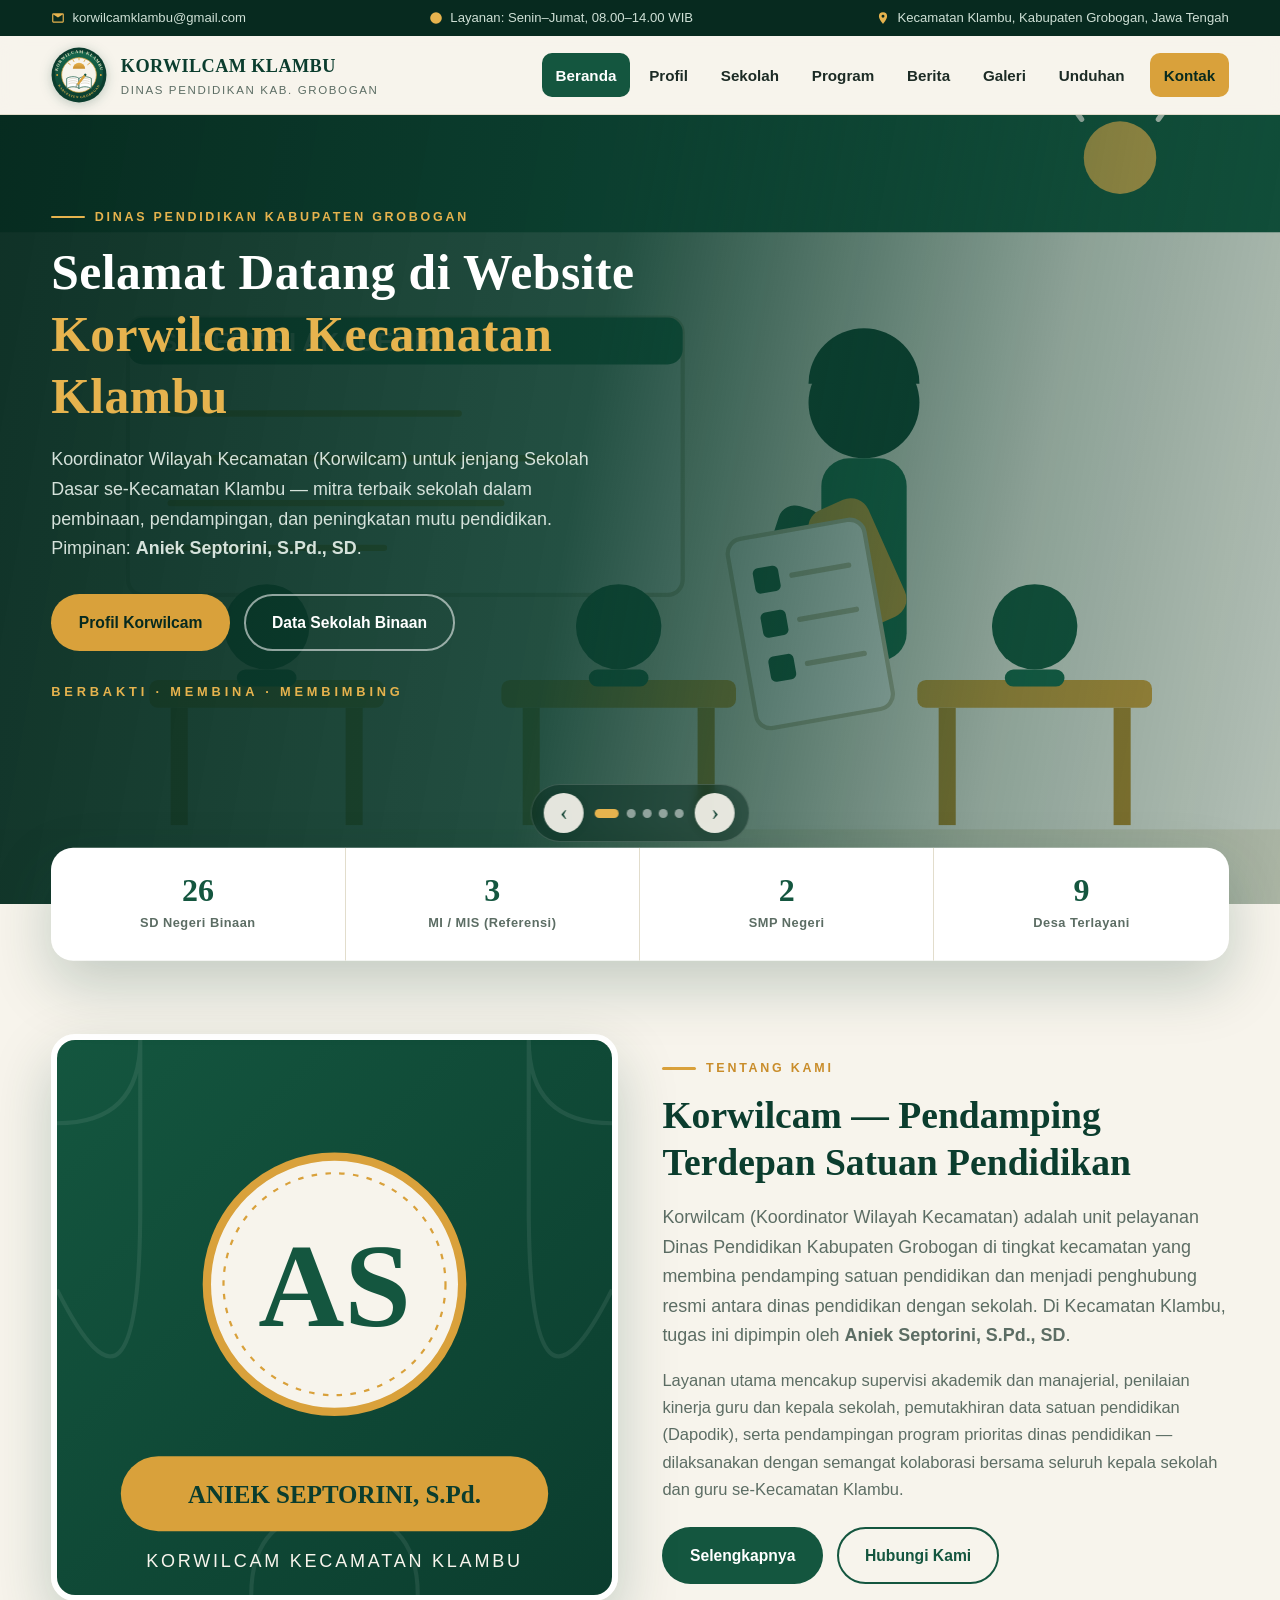
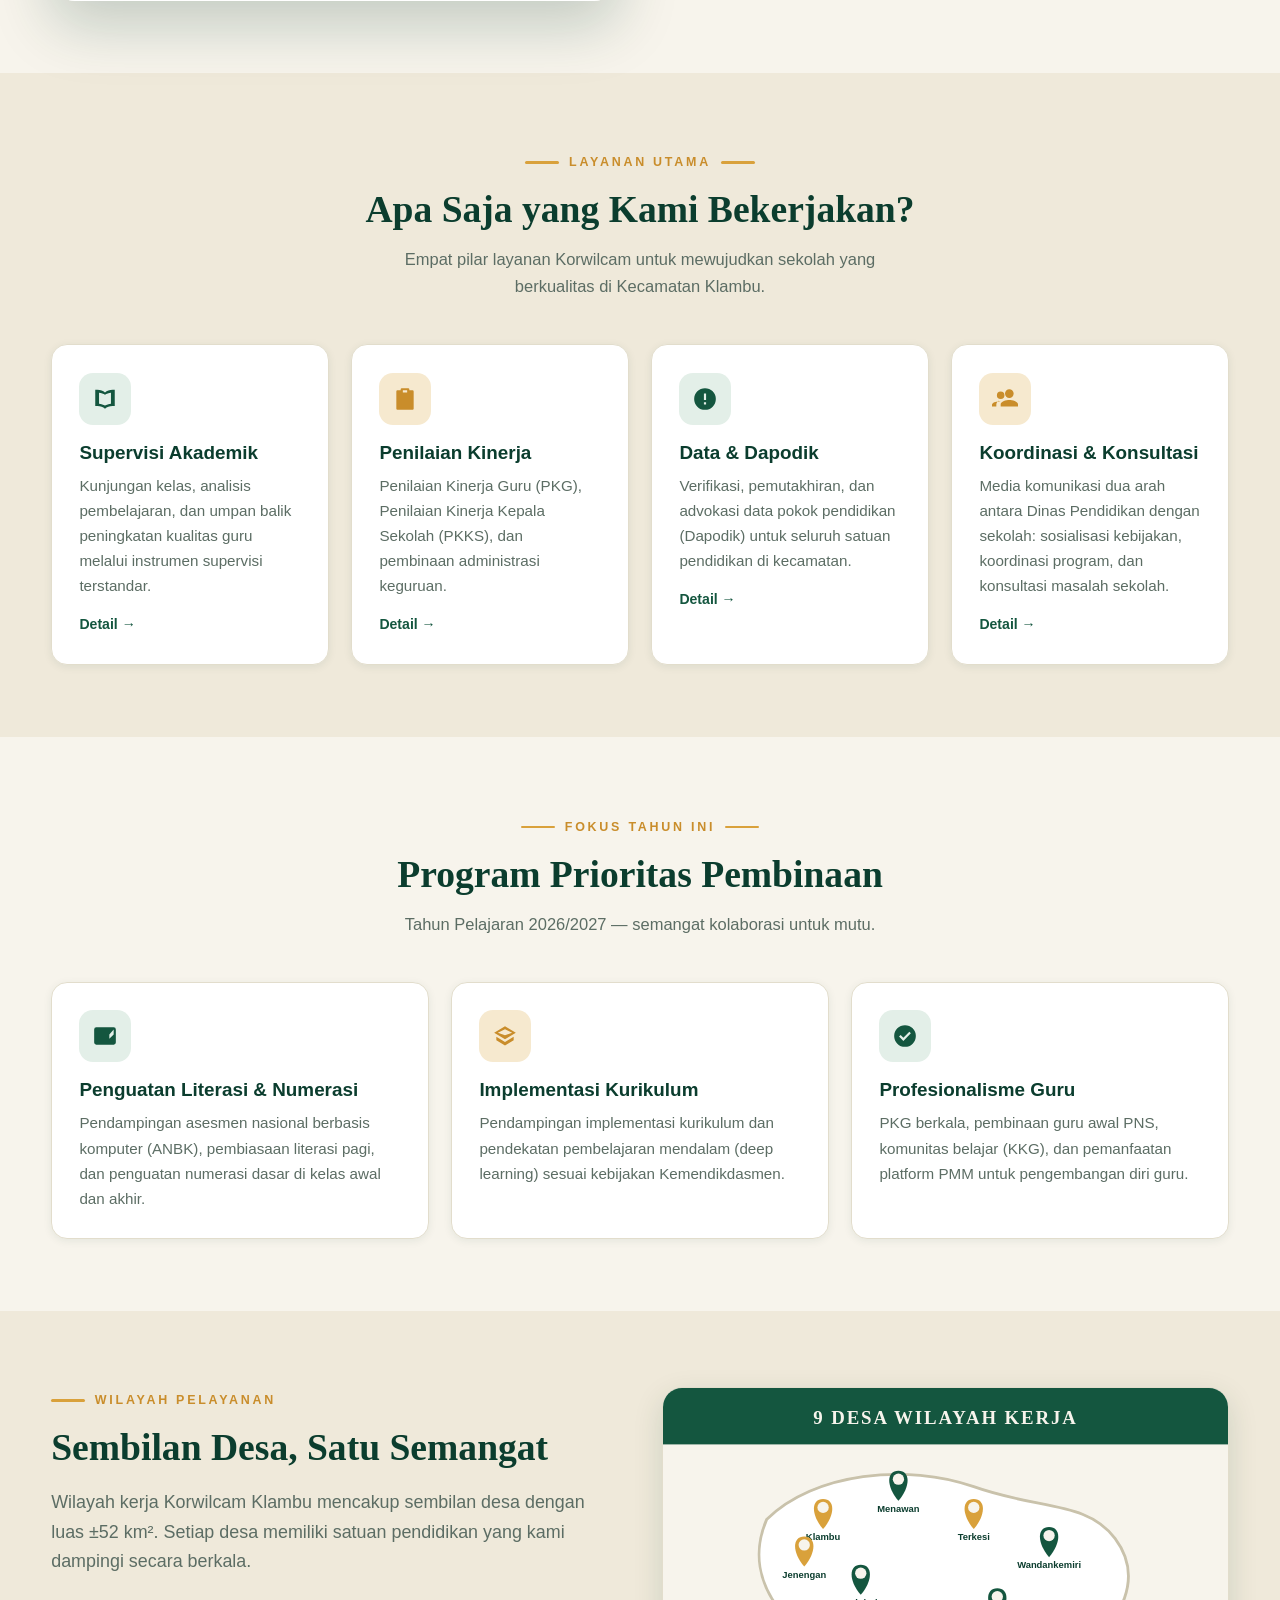
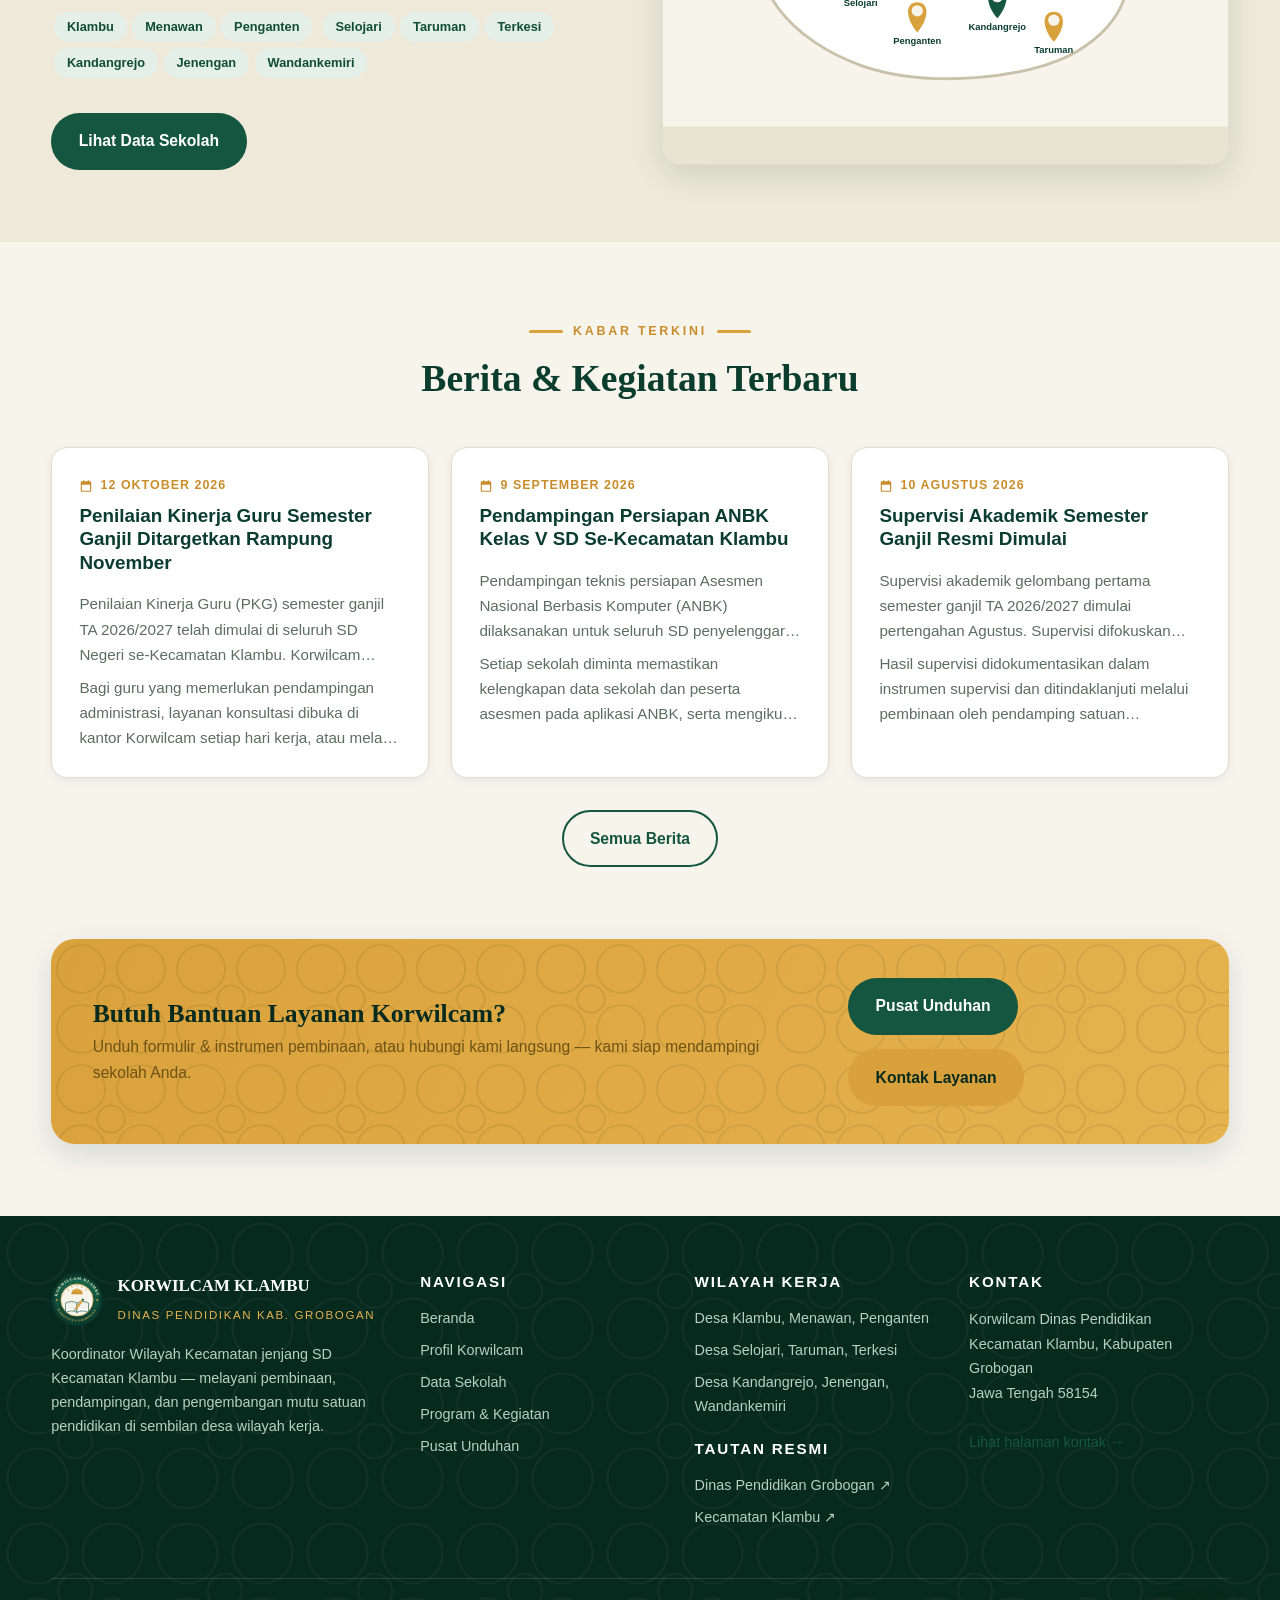
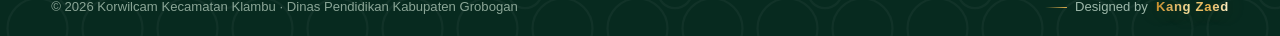
==== commit 5c568a72: "Slider hero: loop mulus — perpindahan selalu lanjut ke slide berikutnya (5 ke 1 tanpa lompat mundur)" ====
--- a/index.html
+++ b/index.html
@@ -337,6 +337,6 @@
   </button>
 
   <script src="js/site-config.js?v=9"></script>
-  <script src="js/main.js?v=9"></script>
+  <script src="js/main.js?v=10"></script>
 </body>
 </html>
